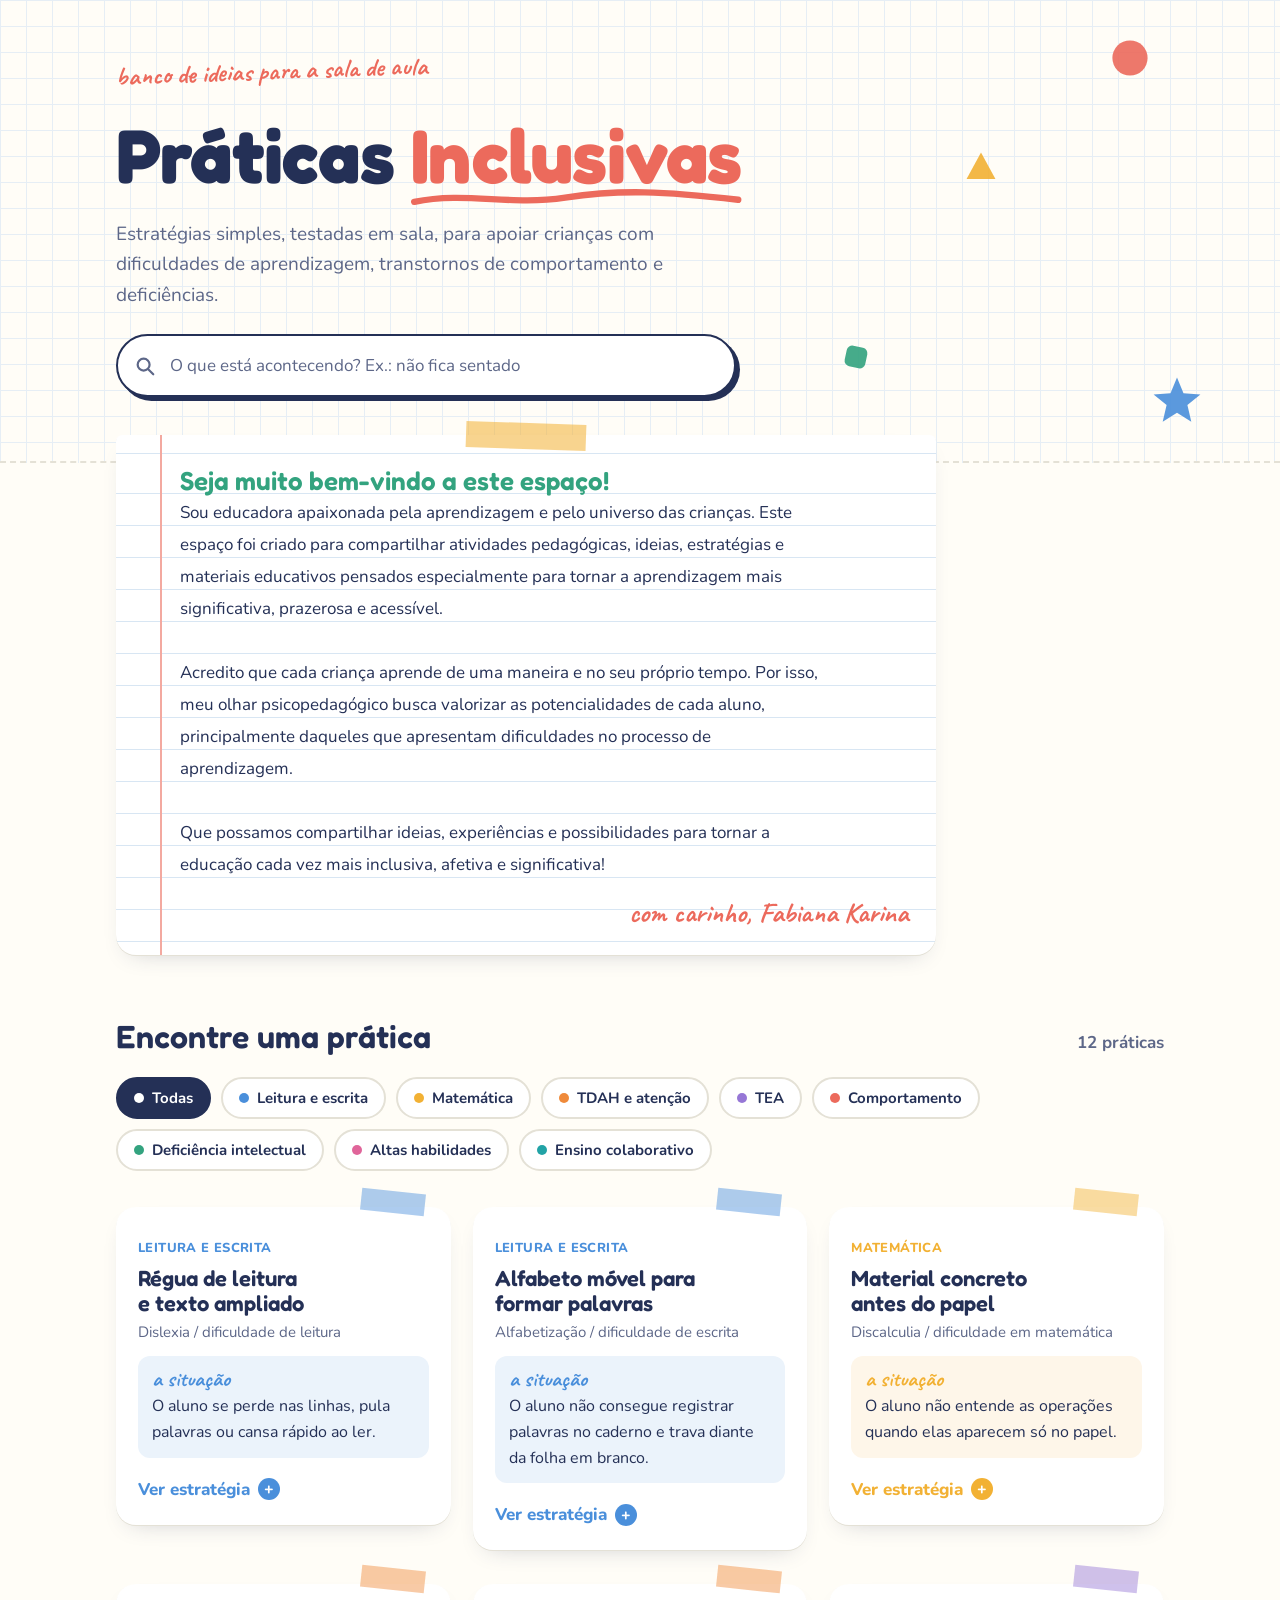
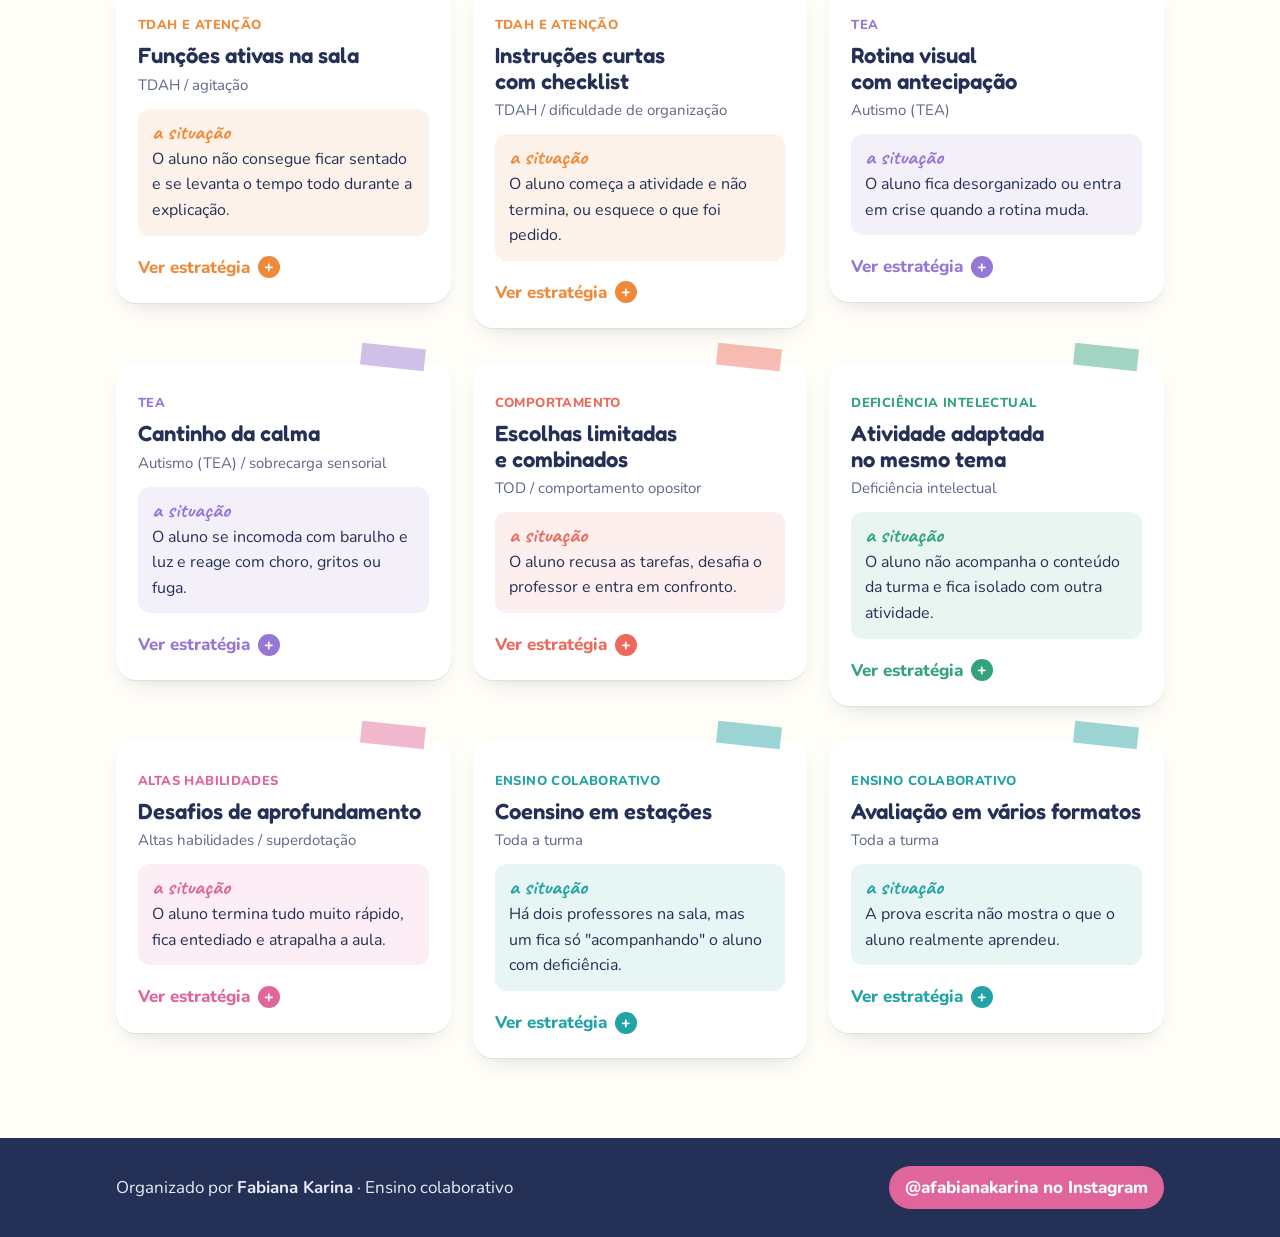
==== index.html @ 403eb826 "Redesign with a school-supplies look Squared-paper hero with hand-drawn underline, welcome message o" ====
<!doctype html>
<html lang="pt-BR">
<head>
  <meta charset="utf-8">
  <meta name="viewport" content="width=device-width, initial-scale=1">
  <title>Práticas Inclusivas</title>
  <meta name="description" content="Banco de ideias e práticas pedagógicas para apoiar crianças com dificuldades de aprendizagem, transtornos de comportamento e deficiências.">
  <link rel="preconnect" href="https://fonts.googleapis.com">
  <link rel="preconnect" href="https://fonts.gstatic.com" crossorigin>
  <link href="https://fonts.googleapis.com/css2?family=Caveat:wght@600;700&family=Fredoka:wght@500;600;700&family=Nunito:wght@400;600;700;800&display=swap" rel="stylesheet">
  <link rel="stylesheet" href="assets/style.css">
</head>
<body>
  <header class="hero">
    <svg class="deco deco-1" viewBox="0 0 40 40" aria-hidden="true"><circle cx="20" cy="20" r="16" fill="var(--c-coral)"/></svg>
    <svg class="deco deco-2" viewBox="0 0 40 40" aria-hidden="true"><path d="M20 3 37 34H3Z" fill="var(--c-sol)"/></svg>
    <svg class="deco deco-3" viewBox="0 0 40 40" aria-hidden="true"><path d="M20 2l5 12 13 1-10 8 3 13-11-7-11 7 3-13L2 15l13-1z" fill="var(--c-ceu)"/></svg>
    <svg class="deco deco-4" viewBox="0 0 40 40" aria-hidden="true"><rect x="5" y="5" width="30" height="30" rx="8" fill="var(--c-menta)"/></svg>

    <div class="wrap hero-inner">
      <p class="rabisco">banco de ideias para a sala de aula</p>
      <h1>Práticas <span class="destaque">Inclusivas<svg viewBox="0 0 300 20" preserveAspectRatio="none" aria-hidden="true"><path d="M3 14 C 50 4, 90 18, 140 10 S 230 4, 297 12" fill="none" stroke="var(--c-coral)" stroke-width="6" stroke-linecap="round"/></svg></span></h1>
      <p class="lead">Estratégias simples, testadas em sala, para apoiar crianças com dificuldades de aprendizagem, transtornos de comportamento e deficiências.</p>
      <div class="search">
        <label for="busca" class="sr-only">Buscar prática</label>
        <svg viewBox="0 0 24 24" aria-hidden="true"><circle cx="10.5" cy="10.5" r="6.5" fill="none" stroke="currentColor" stroke-width="2.4"/><path d="M15.5 15.5 21 21" stroke="currentColor" stroke-width="2.4" stroke-linecap="round"/></svg>
        <input id="busca" type="search" placeholder="O que está acontecendo? Ex.: não fica sentado" autocomplete="off">
      </div>
    </div>
  </header>

  <main class="wrap">
    <section id="boas-vindas" class="boas-vindas" hidden>
      <div class="folha">
        <div id="boas-vindas-texto"></div>
        <p class="assinatura">com carinho, <span id="assinatura"></span></p>
      </div>
    </section>

    <section class="praticas" aria-labelledby="titulo-praticas">
      <div class="praticas-topo">
        <h2 id="titulo-praticas">Encontre uma prática</h2>
        <p id="contagem" class="count" aria-live="polite"></p>
      </div>
      <nav id="filtros" class="chips" aria-label="Filtrar por categoria"></nav>
      <div id="lista" class="grid"></div>
      <p id="vazio" class="empty" hidden>Nenhuma prática encontrada. Tente outra palavra ou escolha "Todas".</p>
    </section>

    <section id="na-pratica" class="galeria-sec" hidden>
      <h2>Na prática</h2>
      <p class="sec-lead">Registros do trabalho em sala.</p>
      <div id="galeria" class="galeria"></div>
    </section>

    <aside id="sugerir" class="cta" hidden>
      <h2>Você tem uma prática que funciona?</h2>
      <p>Compartilhe com outros professores. Sua sugestão pode aparecer aqui.</p>
      <a id="link-form" class="btn" target="_blank" rel="noopener">Sugerir uma prática</a>
    </aside>
  </main>

  <footer class="footer">
    <div class="wrap footer-inner">
      <p>Organizado por <strong id="autora"></strong> · Ensino colaborativo</p>
      <a id="link-insta" class="insta" target="_blank" rel="noopener" hidden>Instagram</a>
    </div>
  </footer>

  <script src="config.js"></script>
  <script src="assets/app.js"></script>
</body>
</html>
---- assets/style.css ----
:root {
  --papel: #fffdf7;
  --grade: #e6eef5;
  --tinta: #243056;
  --tinta-suave: #5d6788;
  --cartao: #ffffff;
  --linha: #e4e1d6;
  --pauta: #d8e6f3;
  --margem: #f3a9a0;
  --rodape: #243056;
  --rodape-texto: #e9ecf6;

  --c-coral: #ec6a5c;
  --c-sol: #f2b134;
  --c-menta: #33a37f;
  --c-ceu: #4a8fdb;
  --c-lilas: #9677d6;
  --c-tangerina: #ef8a3a;
  --c-rosa: #e0659a;
  --c-turquesa: #22a3a6;

  --raio: 20px;
  --sombra: 0 1px 0 var(--linha), 0 10px 24px -14px rgba(36, 48, 86, .28);
}
@media (prefers-color-scheme: dark) {
  :root:not([data-theme="light"]) {
    --papel: #1c2622; --grade: #24312c; --tinta: #eef2ea; --tinta-suave: #a9b6ae;
    --cartao: #24302b; --linha: #34423c; --pauta: #34423c; --margem: #8f4b45;
    --rodape: #141c19; --rodape-texto: #cfd8d2;
    --sombra: 0 1px 0 var(--linha), 0 10px 24px -14px rgba(0, 0, 0, .6);
    color-scheme: dark;
  }
}
:root[data-theme="dark"] {
  --papel: #1c2622; --grade: #24312c; --tinta: #eef2ea; --tinta-suave: #a9b6ae;
  --cartao: #24302b; --linha: #34423c; --pauta: #34423c; --margem: #8f4b45;
  --rodape: #141c19; --rodape-texto: #cfd8d2;
  --sombra: 0 1px 0 var(--linha), 0 10px 24px -14px rgba(0, 0, 0, .6);
  color-scheme: dark;
}

* { box-sizing: border-box; }
body {
  margin: 0;
  background: var(--papel);
  color: var(--tinta);
  font: 17px/1.6 "Nunito", system-ui, sans-serif;
}
.wrap { max-width: 1080px; margin: 0 auto; padding-inline: 16px; }
.sr-only { position: absolute; width: 1px; height: 1px; overflow: hidden; clip: rect(0 0 0 0); }
h1, h2, h3 { font-family: "Fredoka", "Nunito", system-ui, sans-serif; font-weight: 600; line-height: 1.15; text-wrap: balance; margin: 0; }
h2 { font-size: clamp(26px, 4vw, 32px); }
a:focus-visible, button:focus-visible, summary:focus-visible, input:focus-visible { outline: 3px solid var(--c-ceu); outline-offset: 2px; }

/* Hero: papel quadriculado */
.hero {
  position: relative; overflow: hidden;
  padding-block: 56px 64px;
  background-color: var(--papel);
  background-image:
    linear-gradient(var(--grade) 1px, transparent 1px),
    linear-gradient(90deg, var(--grade) 1px, transparent 1px);
  background-size: 26px 26px;
  border-bottom: 2px dashed var(--linha);
}
.hero-inner { position: relative; display: grid; gap: 14px; }
.rabisco {
  margin: 0; font-family: "Caveat", cursive; font-size: 26px; font-weight: 700;
  color: var(--c-coral); transform: rotate(-2deg); transform-origin: left;
}
h1 { font-size: clamp(42px, 8vw, 76px); font-weight: 700; letter-spacing: -.01em; }
.destaque { position: relative; display: inline-block; color: var(--c-coral); }
.destaque svg { position: absolute; left: 0; bottom: -.12em; width: 100%; height: .28em; }
.lead { max-width: 58ch; margin: 6px 0 10px; font-size: 19px; color: var(--tinta-suave); }

.search {
  position: relative; max-width: 620px;
}
.search svg { position: absolute; left: 18px; top: 50%; width: 22px; height: 22px; transform: translateY(-50%); color: var(--tinta-suave); }
.search input {
  width: 100%; padding: 16px 18px 16px 52px; font: inherit; font-size: 17px;
  color: var(--tinta); background: var(--cartao);
  border: 2px solid var(--tinta); border-radius: 999px;
  box-shadow: 4px 4px 0 var(--tinta);
}
.search input::placeholder { color: var(--tinta-suave); }

.deco { position: absolute; width: 44px; height: 44px; opacity: .9; animation: flutua 7s ease-in-out infinite; }
.deco-1 { top: 36px; right: 10%; }
.deco-2 { top: 150px; right: 22%; width: 34px; height: 34px; animation-delay: -2s; }
.deco-3 { bottom: 34px; right: 6%; width: 52px; height: 52px; animation-delay: -4s; }
.deco-4 { bottom: 90px; right: 32%; width: 28px; height: 28px; animation-delay: -1s; transform: rotate(12deg); }
@keyframes flutua { 0%, 100% { translate: 0 0; rotate: 0deg; } 50% { translate: 0 -10px; rotate: 8deg; } }
@media (max-width: 760px) { .deco-2, .deco-4 { display: none; } .deco-1 { top: 18px; right: 16px; width: 30px; height: 30px; } .deco-3 { bottom: 14px; right: 16px; width: 34px; height: 34px; } }
@media (prefers-reduced-motion: reduce) { .deco { animation: none; } }

/* Boas-vindas: folha de caderno pautada */
.boas-vindas { margin-top: -28px; position: relative; }
.folha {
  position: relative; max-width: 820px;
  padding: 30px 28px 26px 64px;
  background-color: var(--cartao);
  background-image: repeating-linear-gradient(transparent 0 31px, var(--pauta) 31px 32px);
  background-position: 0 27px;
  border-radius: 6px 6px var(--raio) var(--raio);
  box-shadow: var(--sombra);
  line-height: 32px;
}
.folha::before {
  content: ""; position: absolute; top: 0; bottom: 0; left: 44px;
  width: 2px; background: var(--margem);
}
.folha::after {
  content: ""; position: absolute; top: -12px; left: 50%; translate: -50% 0;
  width: 120px; height: 26px; rotate: 2deg;
  background: color-mix(in srgb, var(--c-sol) 55%, transparent);
}
.folha h2 { font-size: 26px; line-height: 32px; margin: 0 0 0; color: var(--c-menta); }
.folha p { margin: 0 0 0; max-width: 64ch; }
.folha p + p { margin-top: 32px; }
.folha h2 + p { margin-top: 0; }
.assinatura {
  font-family: "Caveat", cursive; font-size: 28px; font-weight: 700;
  color: var(--c-coral); text-align: right; margin-top: 16px !important; max-width: none !important;
}

/* Lista de práticas */
.praticas { margin-top: 64px; }
.praticas-topo { display: flex; flex-wrap: wrap; align-items: baseline; justify-content: space-between; gap: 8px 16px; }
.count { margin: 0; color: var(--tinta-suave); font-weight: 700; font-variant-numeric: tabular-nums; }

.chips { display: flex; flex-wrap: wrap; gap: 10px; margin: 20px 0 36px; }
.chip {
  --cor: var(--tinta);
  display: inline-flex; align-items: center; gap: 8px;
  font: inherit; font-size: 15px; font-weight: 700; cursor: pointer;
  padding: 7px 16px; border-radius: 999px;
  border: 2px solid var(--linha); background: var(--cartao); color: var(--tinta);
  transition: transform .15s, border-color .15s;
}
.chip::before { content: ""; width: 10px; height: 10px; border-radius: 50%; background: var(--cor); }
.chip:hover { border-color: var(--cor); transform: translateY(-1px); }
.chip[aria-pressed="true"] { background: var(--cor); border-color: var(--cor); color: #fff; }
.chip[aria-pressed="true"]::before { background: #fff; }

.grid { display: grid; gap: 34px 22px; grid-template-columns: repeat(auto-fill, minmax(min(100%, 300px), 1fr)); align-items: start; }
.card {
  --cor: var(--c-ceu);
  position: relative;
  background: var(--cartao); border-radius: var(--raio);
  box-shadow: var(--sombra);
  padding: 26px 22px 18px;
  transition: transform .2s, box-shadow .2s;
}
.card:hover { transform: translateY(-3px); }
.card::before {
  content: ""; position: absolute; top: -16px; right: 26px;
  width: 64px; height: 22px; rotate: 6deg;
  background: color-mix(in srgb, var(--cor) 45%, transparent);
}
.tag {
  display: inline-block; font-size: 13px; font-weight: 800; letter-spacing: .03em; text-transform: uppercase;
  color: var(--cor);
}
.card h3 { font-size: 22px; margin: 6px 0 4px; }
.publico { color: var(--tinta-suave); font-size: 15px; margin: 0 0 12px; }
.situacao {
  margin: 0; padding: 12px 14px; border-radius: 12px;
  background: color-mix(in srgb, var(--cor) 11%, var(--cartao));
  font-size: 16px;
}
.situacao b { display: block; font-family: "Caveat", cursive; font-size: 22px; line-height: 1; color: var(--cor); margin-bottom: 4px; }
details { margin-top: 14px; }
summary {
  cursor: pointer; list-style: none; display: inline-flex; align-items: center; gap: 8px;
  font-weight: 800; color: var(--cor); padding: 4px 0;
}
summary::-webkit-details-marker { display: none; }
summary::after { content: "+"; display: grid; place-items: center; width: 22px; height: 22px; border-radius: 50%; background: var(--cor); color: #fff; font-size: 16px; line-height: 1; transition: rotate .2s; }
details[open] summary::after { rotate: 45deg; }
details ol { list-style: none; counter-reset: passo; padding: 0; margin: 12px 0 14px; display: grid; gap: 10px; }
details li { counter-increment: passo; display: grid; grid-template-columns: 28px 1fr; gap: 10px; align-items: start; }
details li::before {
  content: counter(passo); display: grid; place-items: center; width: 28px; height: 28px; border-radius: 50%;
  border: 2px solid var(--cor); color: var(--cor); font-weight: 800; font-size: 14px;
}
.meta { display: flex; flex-wrap: wrap; gap: 6px 14px; margin: 0; padding-top: 12px; border-top: 2px dashed var(--linha); font-size: 14px; color: var(--tinta-suave); }
.meta b { color: var(--tinta); }

.empty { color: var(--tinta-suave); text-align: center; padding: 32px 0; font-weight: 700; }

/* Galeria */
.galeria-sec { margin-top: 72px; }
.sec-lead { color: var(--tinta-suave); margin: 6px 0 22px; }
.galeria { display: grid; gap: 18px; grid-template-columns: repeat(auto-fill, minmax(min(100%, 220px), 1fr)); }
.galeria figure { margin: 0; padding: 10px 10px 4px; background: var(--cartao); box-shadow: var(--sombra); border-radius: 4px; }
.galeria figure:nth-child(odd) { rotate: -1.2deg; }
.galeria figure:nth-child(even) { rotate: 1deg; }
.galeria img { display: block; width: 100%; max-width: 100%; aspect-ratio: 4 / 5; object-fit: cover; }
.galeria figcaption { padding: 6px 4px; font-family: "Caveat", cursive; font-size: 21px; text-align: center; }

/* Chamada para sugestões */
.cta { margin-top: 72px; padding: 32px 24px; border-radius: var(--raio); text-align: center; background: color-mix(in srgb, var(--c-sol) 22%, var(--cartao)); }
.cta p { margin: 8px 0 20px; color: var(--tinta-suave); }
.btn {
  display: inline-block; padding: 12px 24px; border-radius: 999px; font-weight: 800; text-decoration: none;
  background: var(--c-coral); color: #fff; border: 2px solid var(--tinta); box-shadow: 3px 3px 0 var(--tinta);
}

/* Rodapé */
.footer { margin-top: 80px; background: var(--rodape); color: var(--rodape-texto); padding-block: 28px; }
.footer-inner { display: flex; flex-wrap: wrap; align-items: center; justify-content: space-between; gap: 12px; }
.footer p { margin: 0; }
.insta {
  display: inline-flex; align-items: center; gap: 8px; padding: 8px 16px; border-radius: 999px;
  background: var(--c-rosa); color: #fff; font-weight: 800; text-decoration: none;
}

@media (max-width: 560px) {
  .hero { padding-block: 40px 56px; }
  .folha { padding: 26px 18px 22px 40px; }
  .folha::before { left: 26px; }
  .chips { flex-wrap: nowrap; overflow-x: auto; margin-inline: -16px; padding: 4px 16px 8px; scrollbar-width: none; }
  .chips::-webkit-scrollbar { display: none; }
  .chip { flex: 0 0 auto; }
}
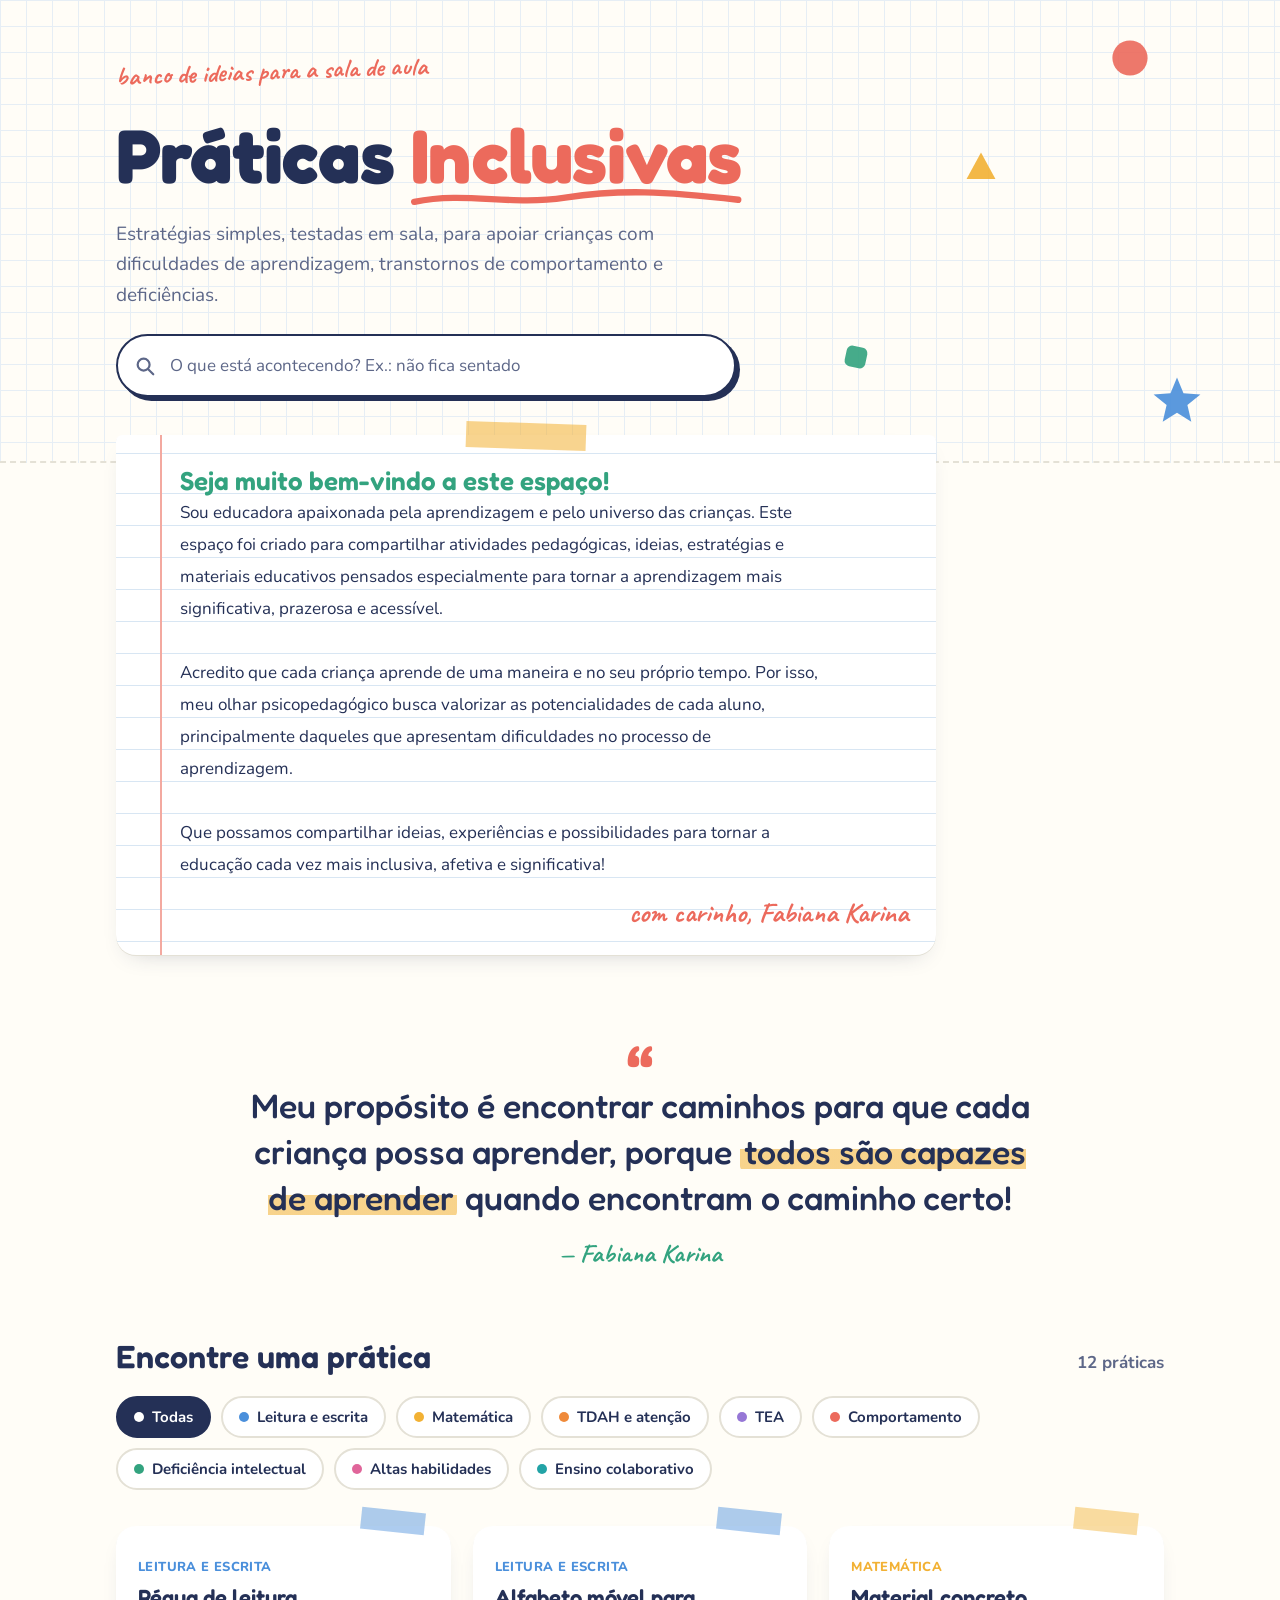
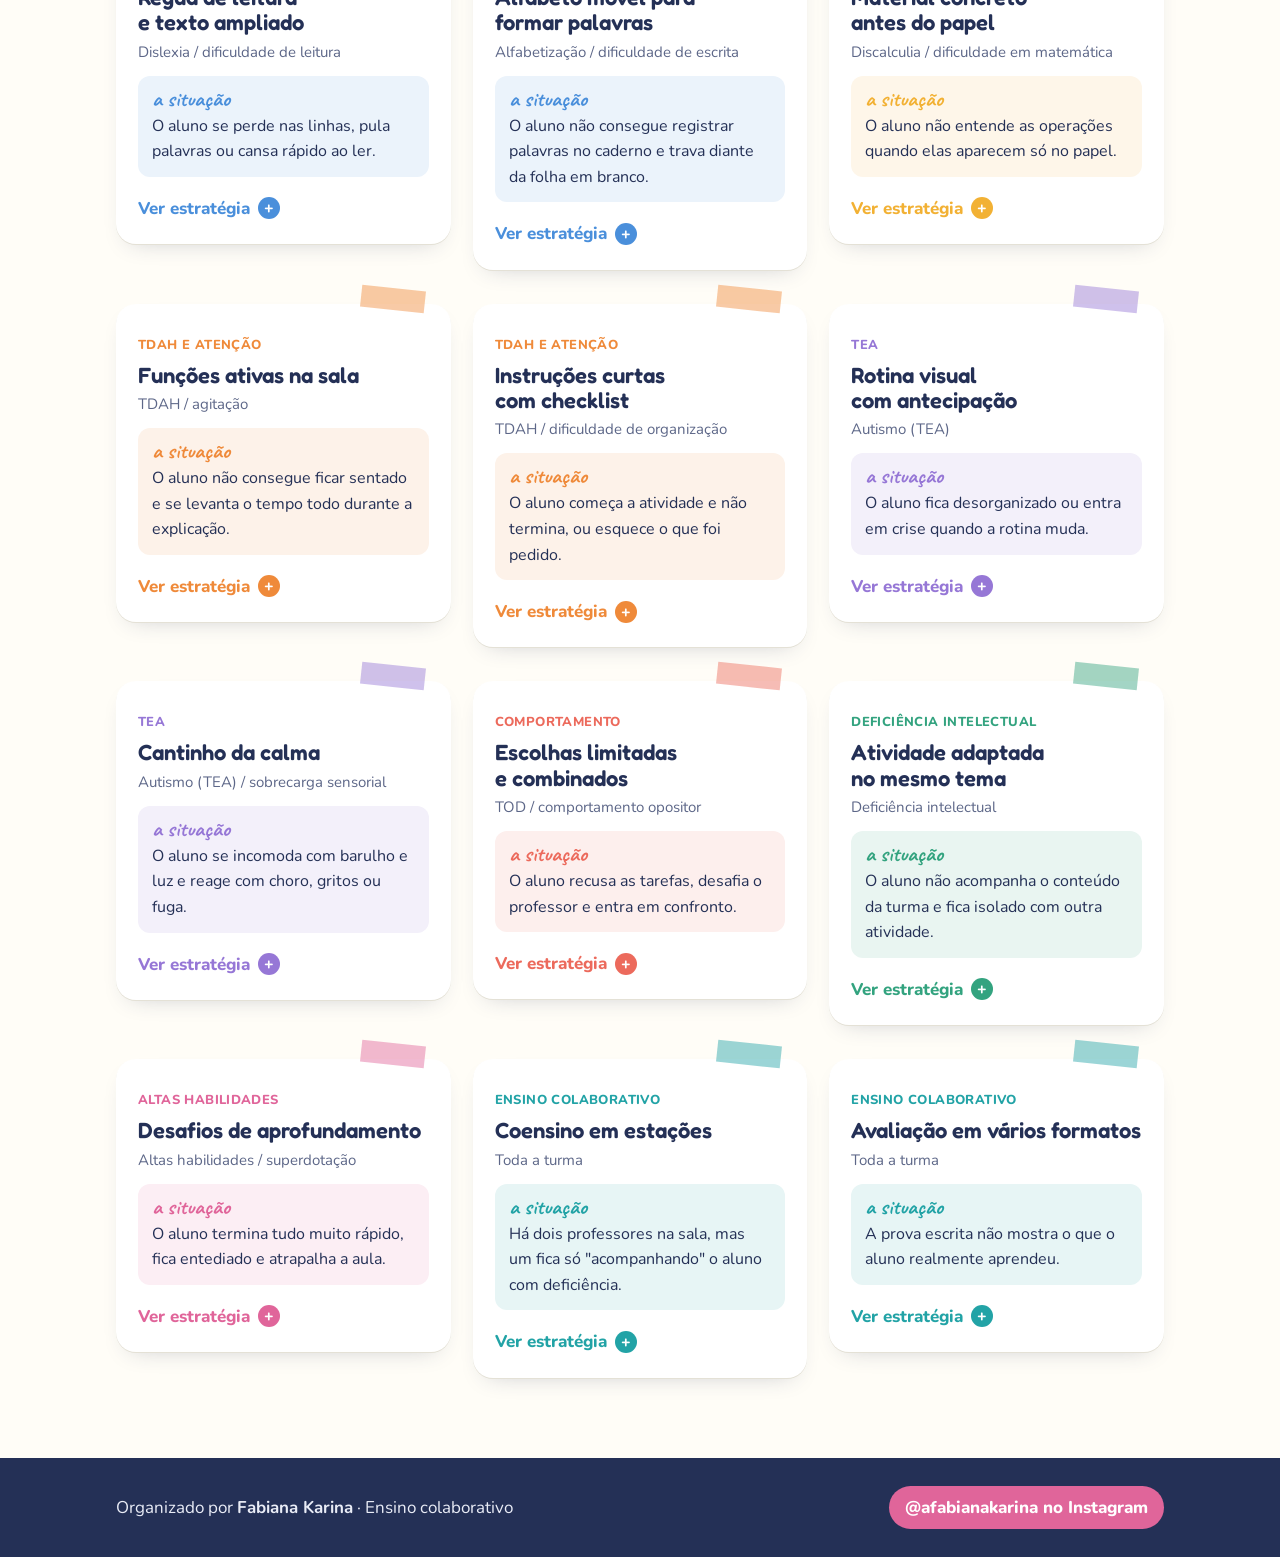
==== commit 700b8295: "Add Fabiana's purpose statement as a highlighted quote Co-Authored-By: Claude Opus 5.5 <noreply@anth" ====
--- a/index.html
+++ b/index.html
@@ -37,6 +37,11 @@
       </div>
     </section>
 
+    <figure id="proposito" class="proposito" hidden>
+      <blockquote id="proposito-texto"></blockquote>
+      <figcaption id="proposito-autora"></figcaption>
+    </figure>
+
     <section class="praticas" aria-labelledby="titulo-praticas">
       <div class="praticas-topo">
         <h2 id="titulo-praticas">Encontre uma prática</h2>
--- a/assets/style.css
+++ b/assets/style.css
@@ -124,6 +124,22 @@
   color: var(--c-coral); text-align: right; margin-top: 16px !important; max-width: none !important;
 }
 
+/* Propósito */
+.proposito { position: relative; margin: 72px auto 0; max-width: 860px; text-align: center; }
+.proposito::before {
+  content: "\201C"; display: block; height: 56px;
+  font-family: "Fredoka", Georgia, serif; font-size: 110px; line-height: 1; color: var(--c-coral);
+}
+.proposito blockquote {
+  margin: 0; font-family: "Fredoka", "Nunito", system-ui, sans-serif; font-weight: 500;
+  font-size: clamp(24px, 3.6vw, 34px); line-height: 1.35; text-wrap: balance;
+}
+.proposito mark {
+  color: inherit; padding: 0 .1em; border-radius: 6px;
+  background: linear-gradient(transparent 45%, color-mix(in srgb, var(--c-sol) 55%, transparent) 45% 92%, transparent 92%);
+}
+.proposito figcaption { margin-top: 12px; font-family: "Caveat", cursive; font-size: 26px; font-weight: 700; color: var(--c-menta); }
+
 /* Lista de práticas */
 .praticas { margin-top: 64px; }
 .praticas-topo { display: flex; flex-wrap: wrap; align-items: baseline; justify-content: space-between; gap: 8px 16px; }
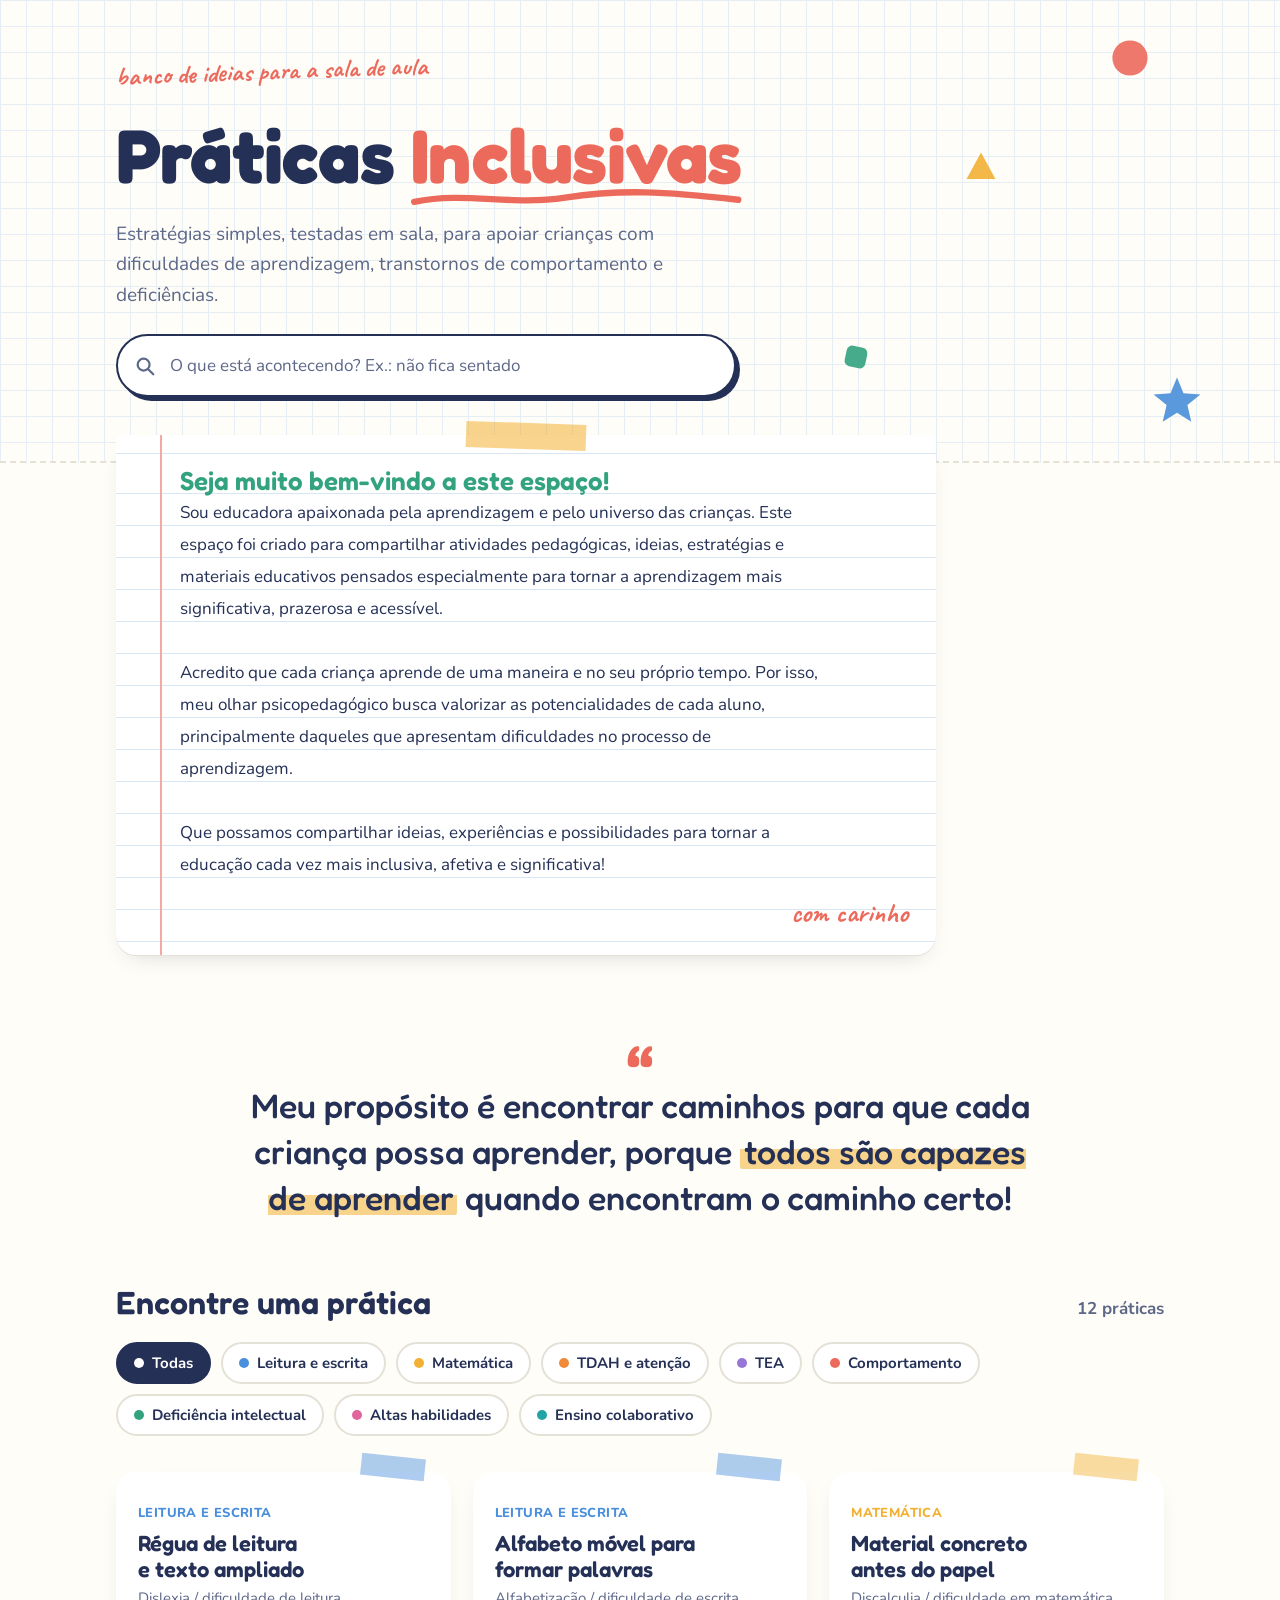
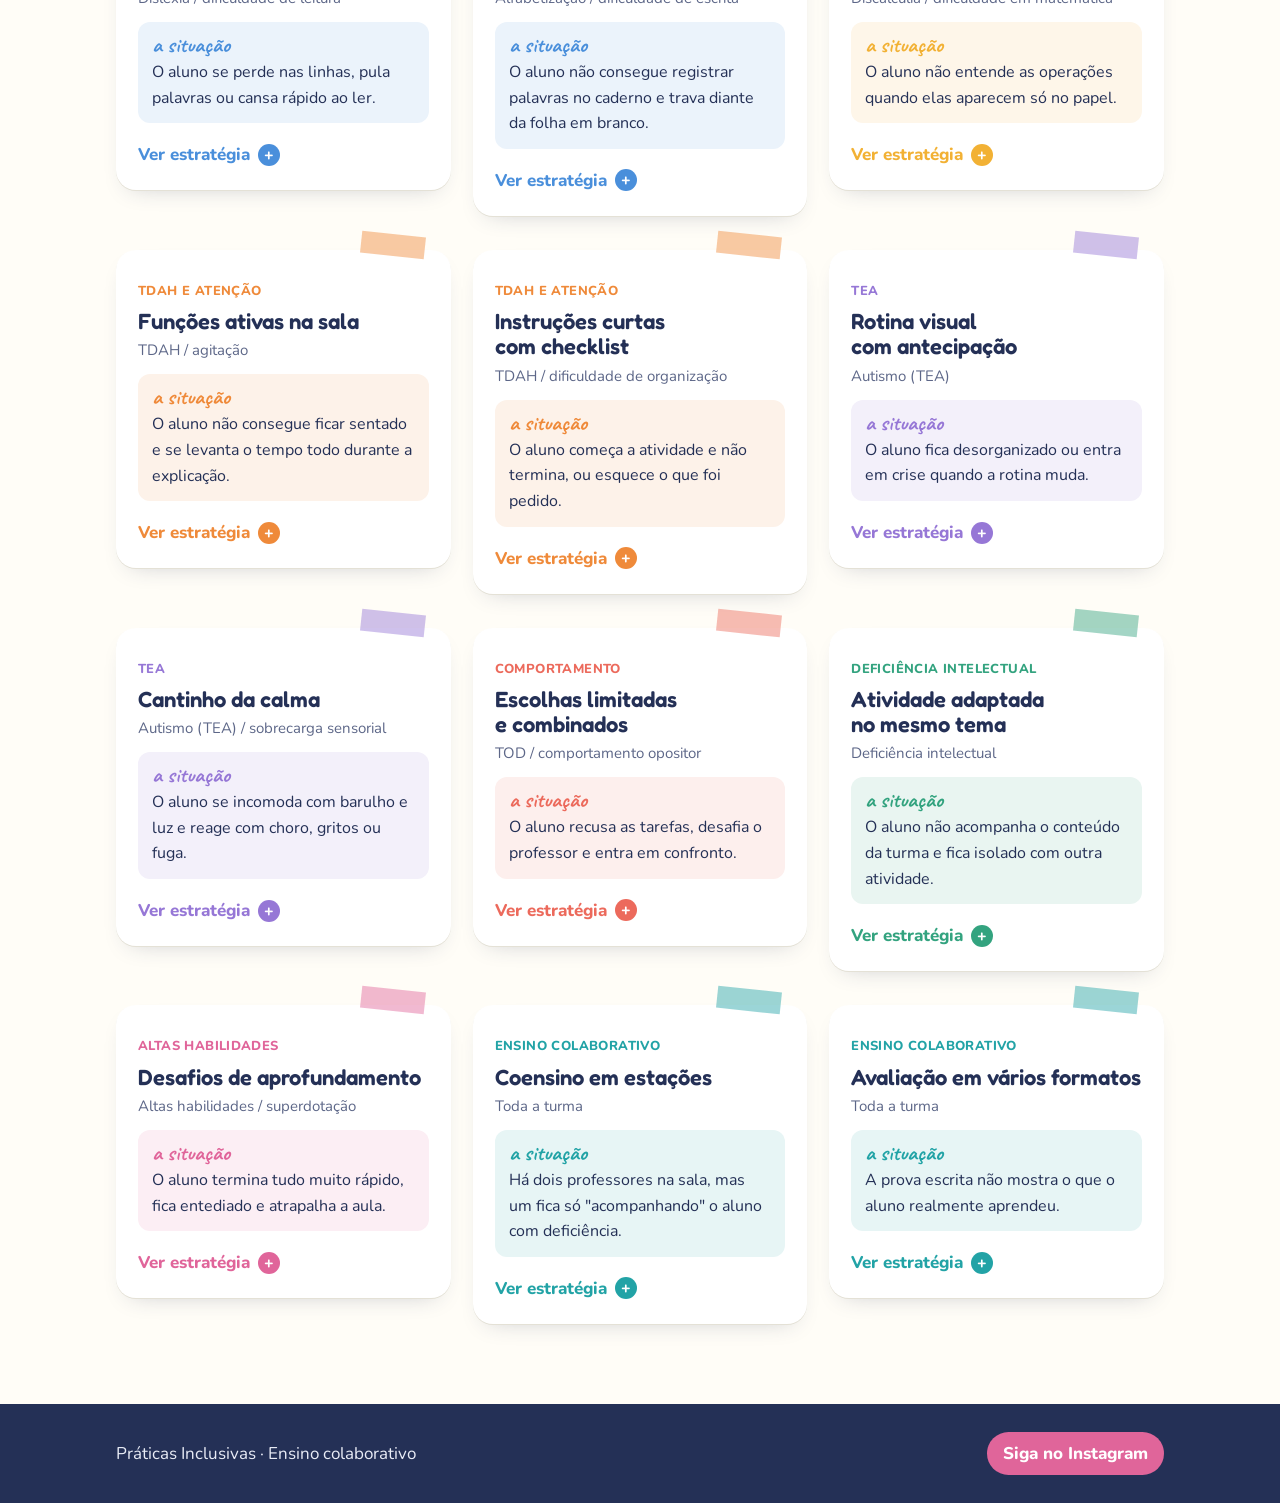
==== commit 7fb1c37d: "Remove organizer's name; accept Google Forms response sheets The organizer asked not to be named: dr" ====
--- a/index.html
+++ b/index.html
@@ -33,13 +33,12 @@
     <section id="boas-vindas" class="boas-vindas" hidden>
       <div class="folha">
         <div id="boas-vindas-texto"></div>
-        <p class="assinatura">com carinho, <span id="assinatura"></span></p>
+        <p class="assinatura">com carinho</p>
       </div>
     </section>
 
     <figure id="proposito" class="proposito" hidden>
       <blockquote id="proposito-texto"></blockquote>
-      <figcaption id="proposito-autora"></figcaption>
     </figure>
 
     <section class="praticas" aria-labelledby="titulo-praticas">
@@ -67,7 +66,7 @@
 
   <footer class="footer">
     <div class="wrap footer-inner">
-      <p>Organizado por <strong id="autora"></strong> · Ensino colaborativo</p>
+      <p>Práticas Inclusivas · Ensino colaborativo</p>
       <a id="link-insta" class="insta" target="_blank" rel="noopener" hidden>Instagram</a>
     </div>
   </footer>
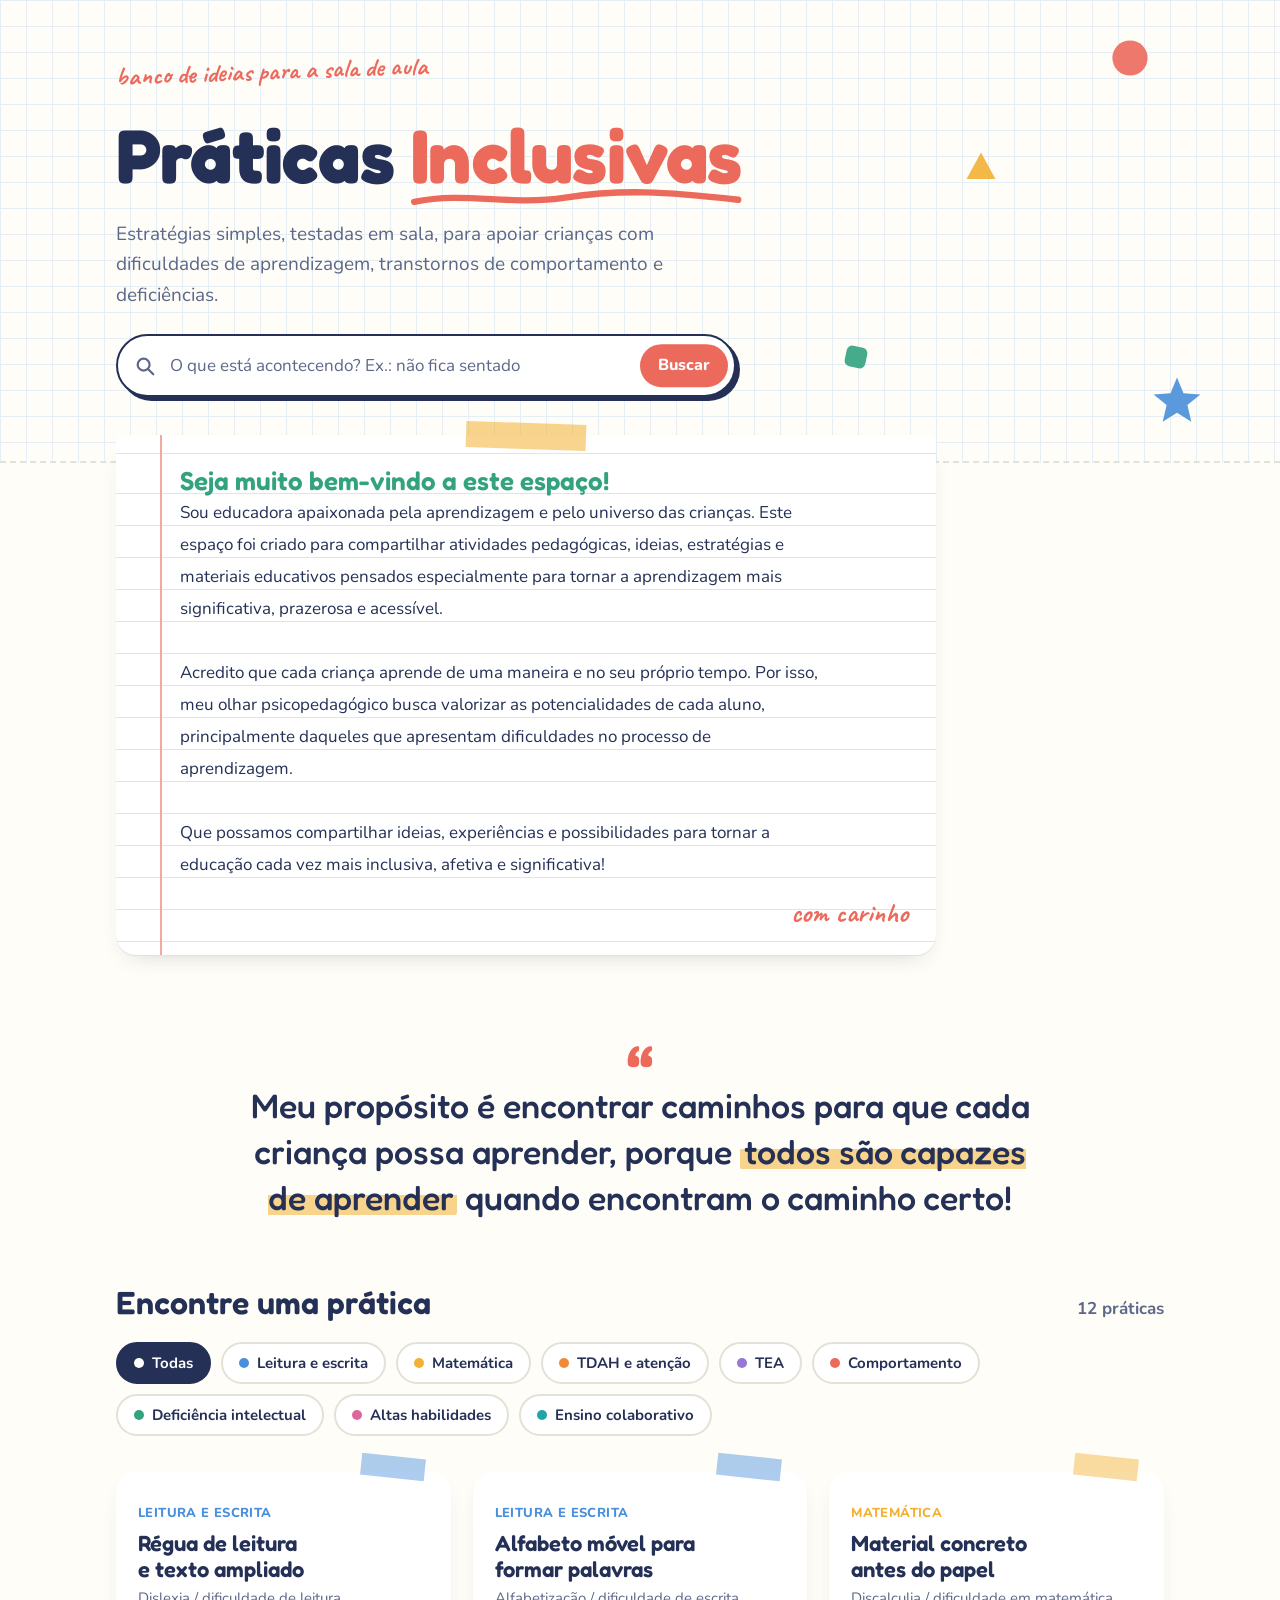
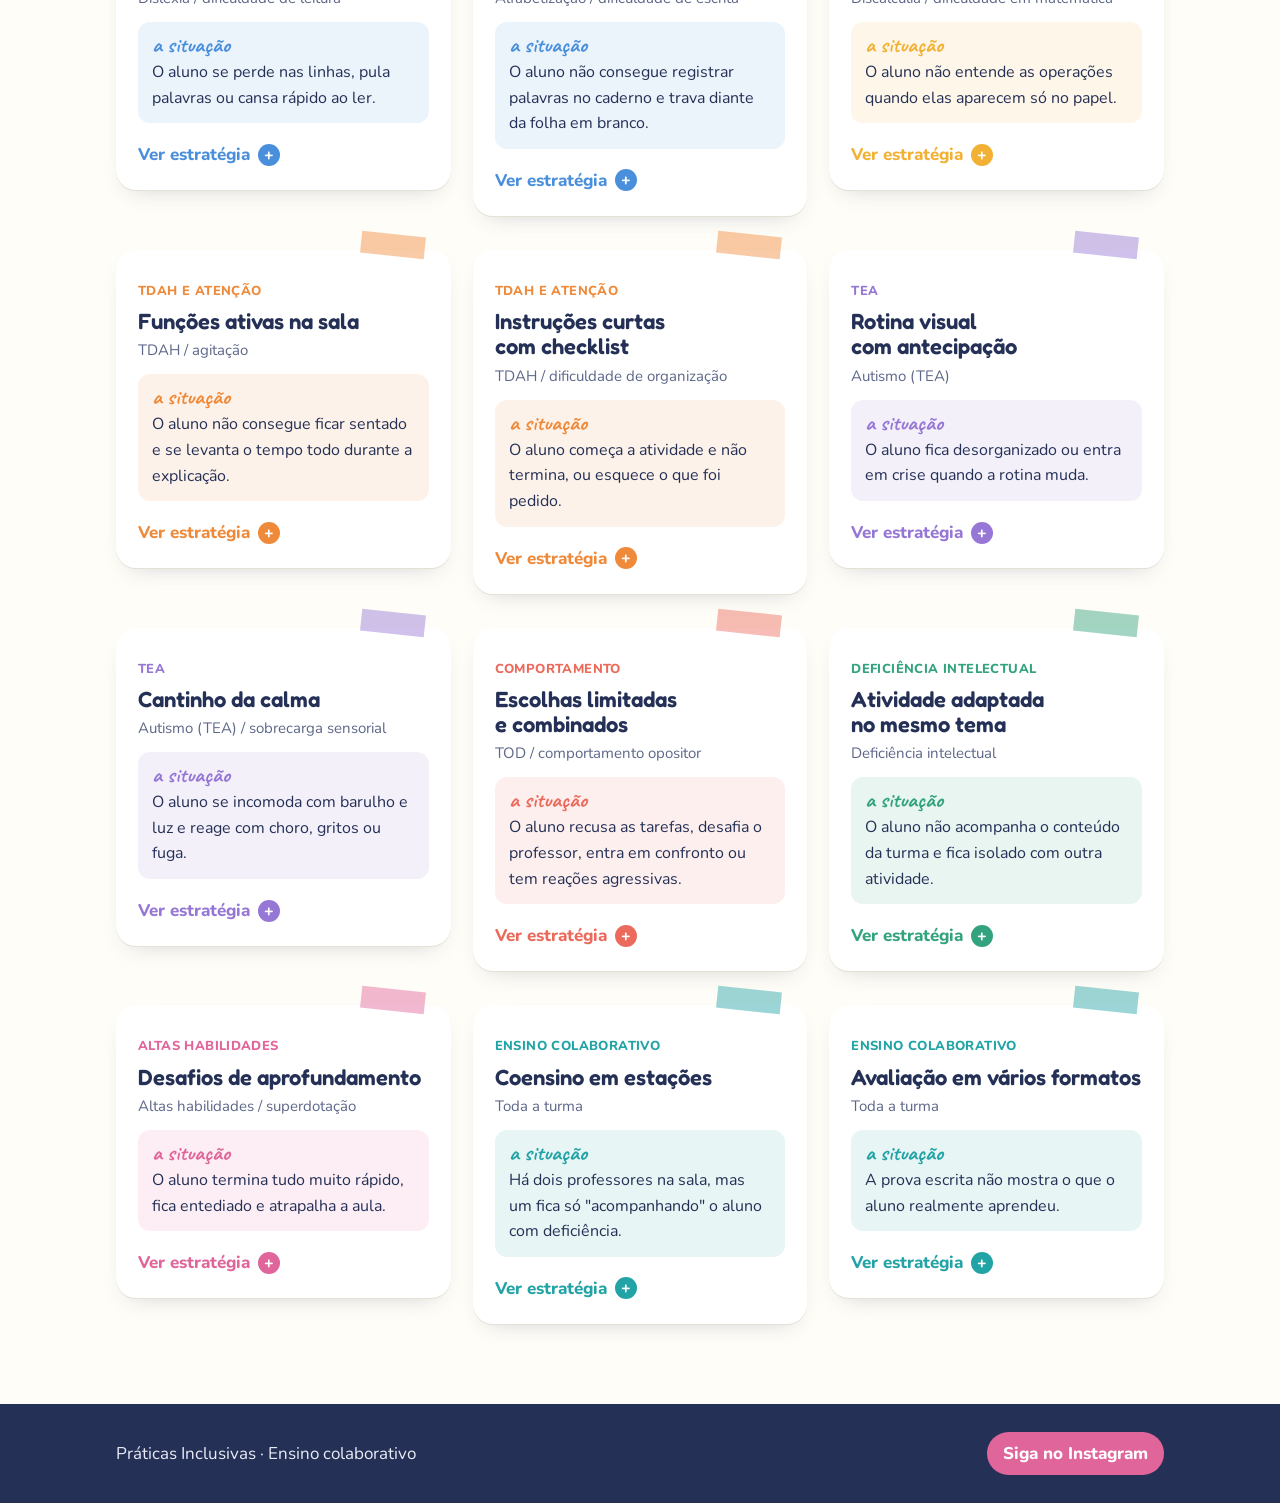
==== commit dedb2a63: "Make search match words, not the exact phrase "não fica sentado" now finds "não consegue ficar senta" ====
--- a/index.html
+++ b/index.html
@@ -21,11 +21,16 @@
       <p class="rabisco">banco de ideias para a sala de aula</p>
       <h1>Práticas <span class="destaque">Inclusivas<svg viewBox="0 0 300 20" preserveAspectRatio="none" aria-hidden="true"><path d="M3 14 C 50 4, 90 18, 140 10 S 230 4, 297 12" fill="none" stroke="var(--c-coral)" stroke-width="6" stroke-linecap="round"/></svg></span></h1>
       <p class="lead">Estratégias simples, testadas em sala, para apoiar crianças com dificuldades de aprendizagem, transtornos de comportamento e deficiências.</p>
-      <div class="search">
+      <form id="form-busca" class="search" role="search">
         <label for="busca" class="sr-only">Buscar prática</label>
         <svg viewBox="0 0 24 24" aria-hidden="true"><circle cx="10.5" cy="10.5" r="6.5" fill="none" stroke="currentColor" stroke-width="2.4"/><path d="M15.5 15.5 21 21" stroke="currentColor" stroke-width="2.4" stroke-linecap="round"/></svg>
-        <input id="busca" type="search" placeholder="O que está acontecendo? Ex.: não fica sentado" autocomplete="off">
-      </div>
+        <input id="busca" type="search" enterkeyhint="search" placeholder="O que está acontecendo? Ex.: não fica sentado" autocomplete="off">
+        <button type="submit" class="btn-buscar">Buscar</button>
+      </form>
+      <p id="resultado-busca" class="resultado-busca" aria-live="polite" hidden>
+        <span id="resultado-texto"></span>
+        <button type="button" id="ver-resultados" class="ver-resultados">Ver agora ↓</button>
+      </p>
     </div>
   </header>
 
--- a/assets/style.css
+++ b/assets/style.css
@@ -84,6 +84,22 @@
   box-shadow: 4px 4px 0 var(--tinta);
 }
 .search input::placeholder { color: var(--tinta-suave); }
+.btn-buscar {
+  position: absolute; right: 8px; top: 50%; translate: 0 -50%;
+  font: inherit; font-weight: 800; font-size: 16px; cursor: pointer;
+  padding: 9px 18px; border-radius: 999px; border: 0;
+  background: var(--c-coral); color: #fff;
+}
+.resultado-busca {
+  display: flex; flex-wrap: wrap; align-items: center; gap: 8px 12px;
+  margin: 4px 0 0; font-weight: 800;
+}
+.resultado-busca[hidden] { display: none; }
+.ver-resultados {
+  font: inherit; font-size: 15px; font-weight: 800; cursor: pointer;
+  padding: 6px 14px; border-radius: 999px;
+  border: 2px solid var(--tinta); background: var(--c-sol); color: #243056;
+}
 
 .deco { position: absolute; width: 44px; height: 44px; opacity: .9; animation: flutua 7s ease-in-out infinite; }
 .deco-1 { top: 36px; right: 10%; }
@@ -234,6 +250,8 @@
 
 @media (max-width: 560px) {
   .hero { padding-block: 40px 56px; }
+  .search input { font-size: 16px; padding-right: 100px; }
+  .btn-buscar { padding: 8px 14px; }
   .folha { padding: 26px 18px 22px 40px; }
   .folha::before { left: 26px; }
   .chips { flex-wrap: nowrap; overflow-x: auto; margin-inline: -16px; padding: 4px 16px 8px; scrollbar-width: none; }
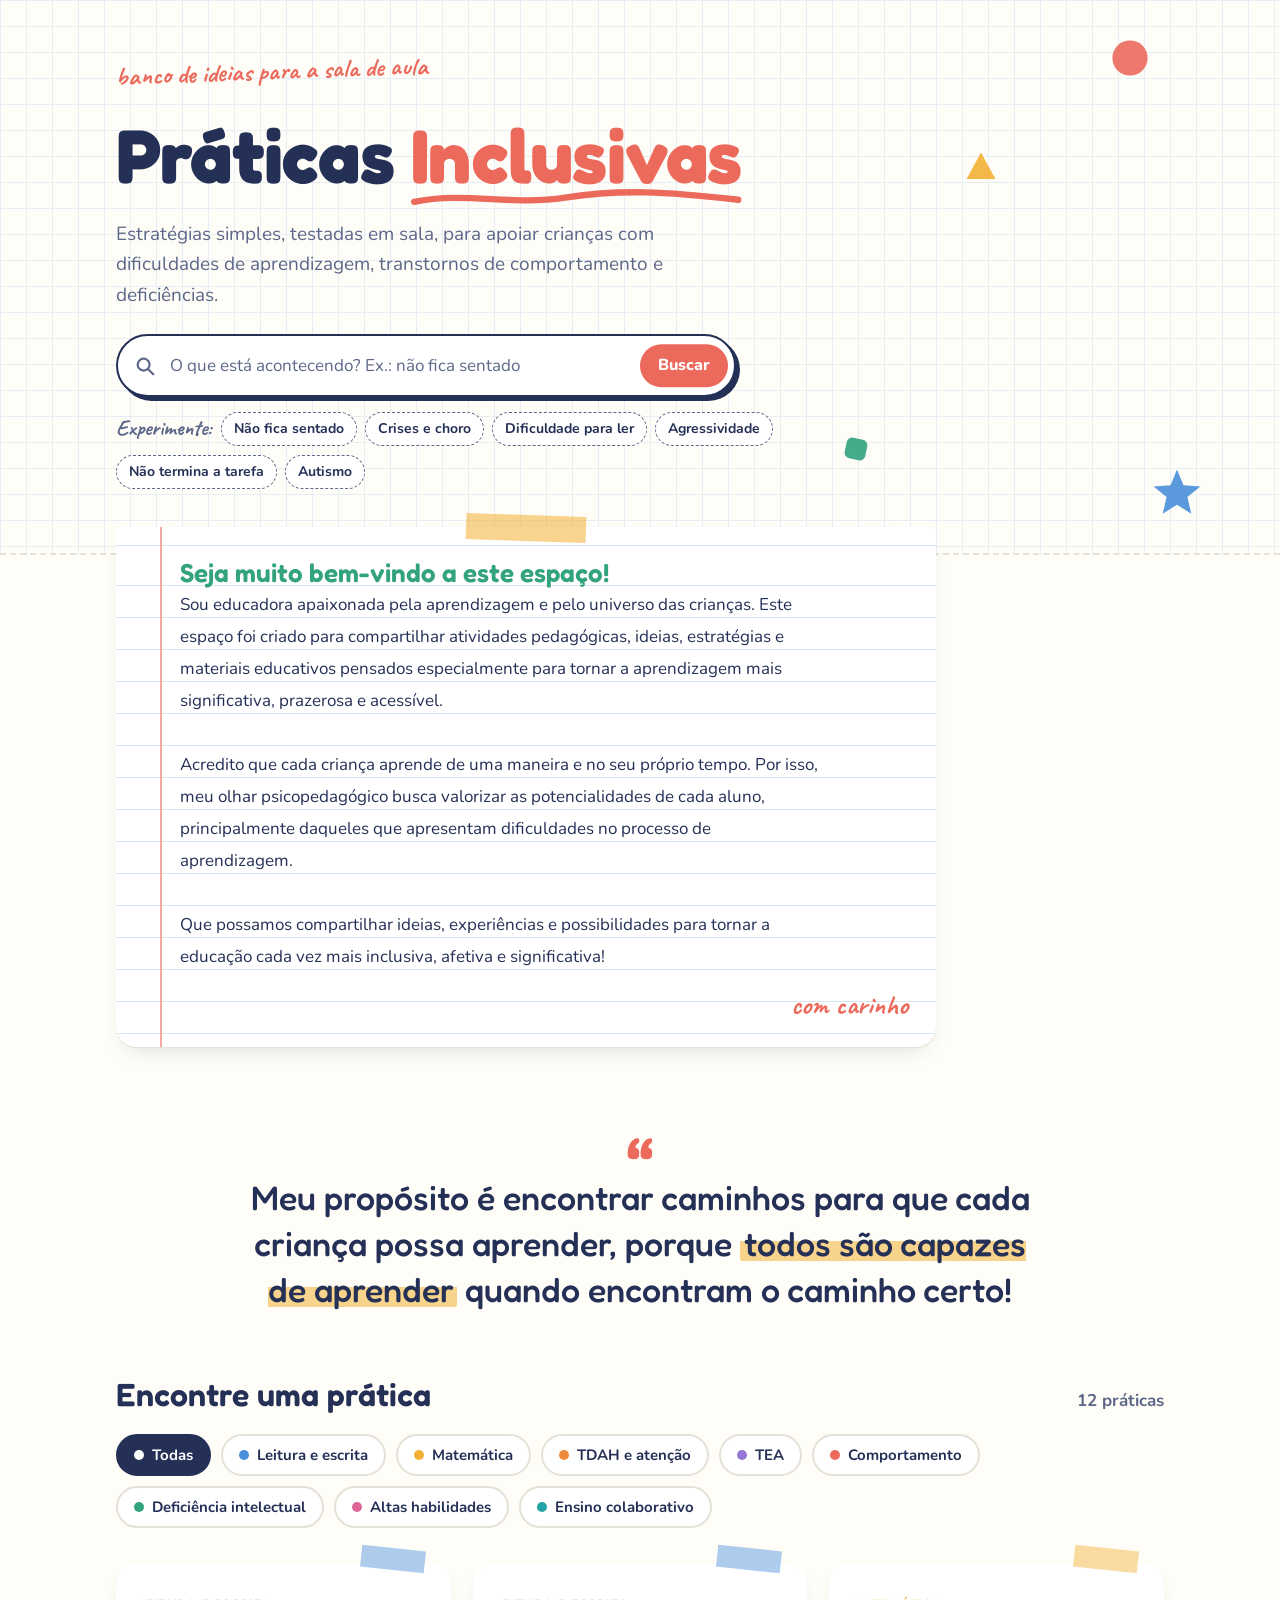
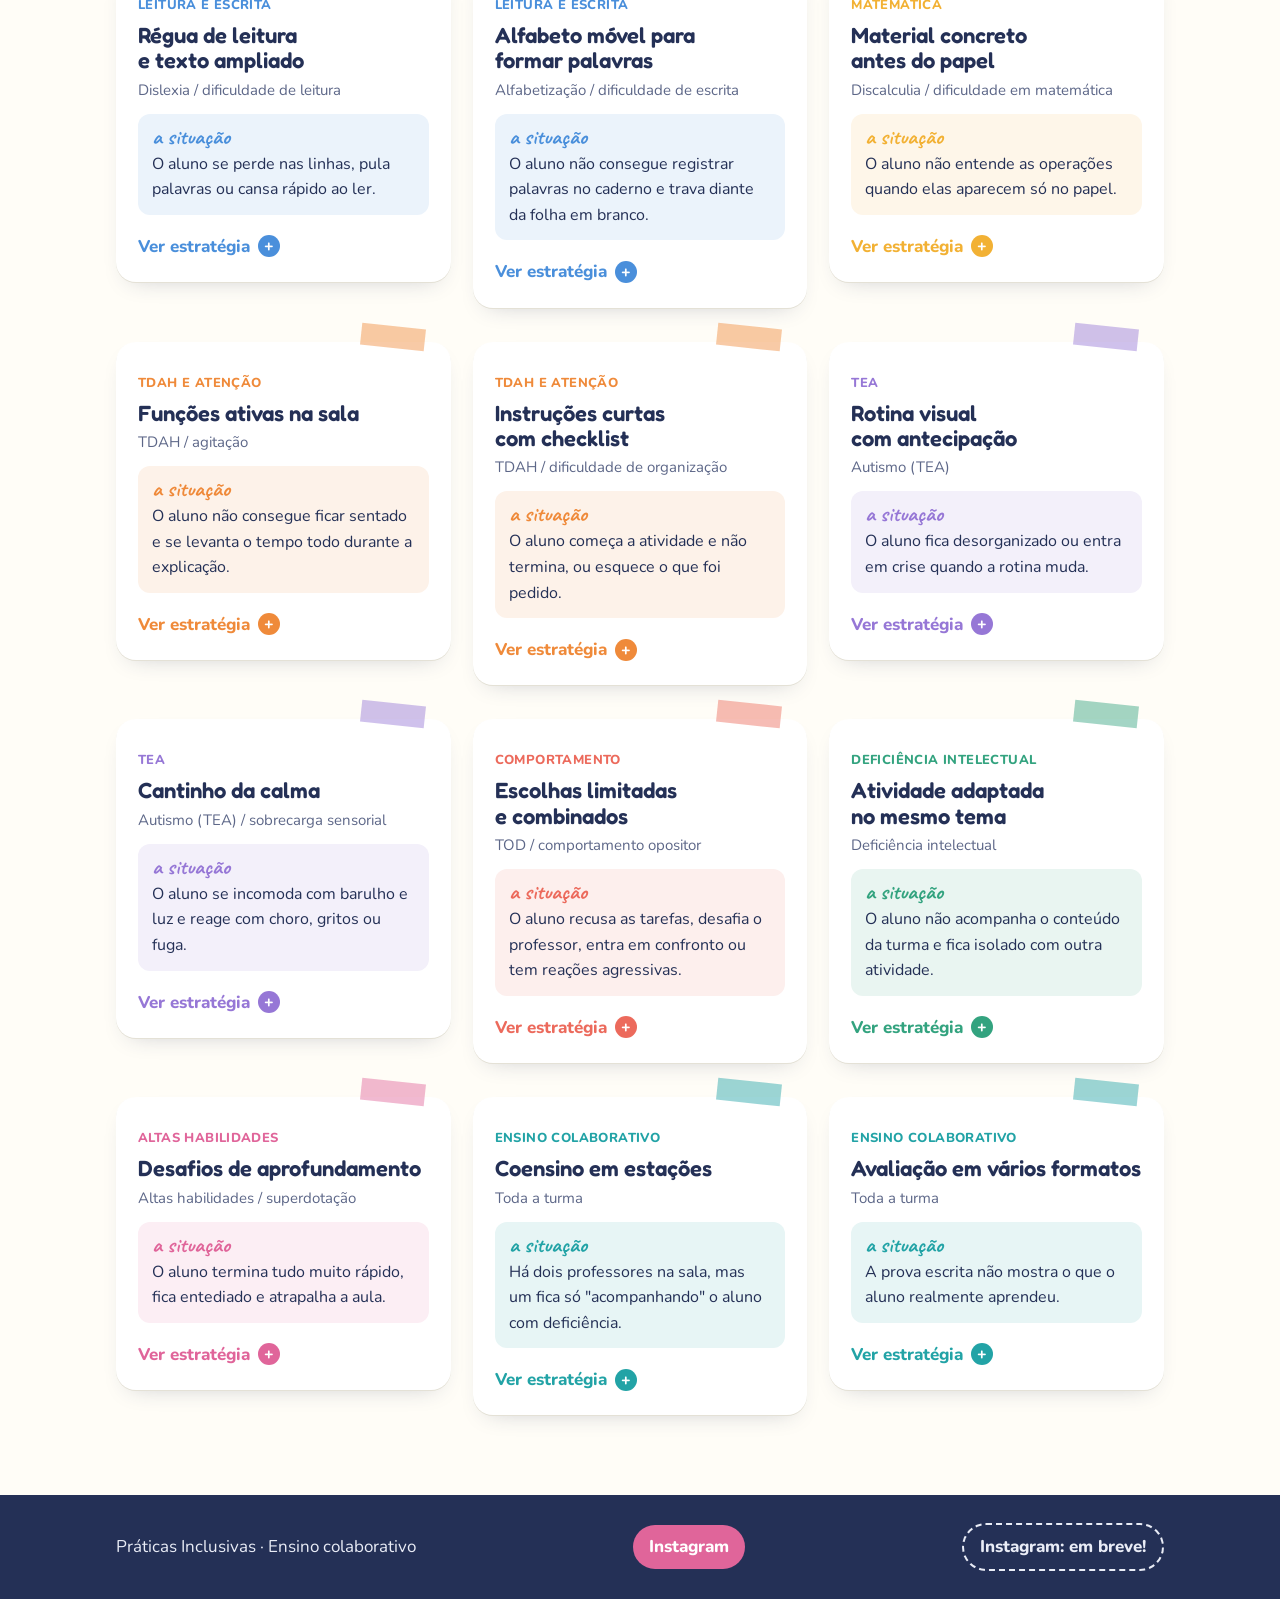
==== commit 582b18ce: "Live search suggestions, quick shortcuts, Instagram 'em breve' While typing, a panel under the searc" ====
--- a/index.html
+++ b/index.html
@@ -24,13 +24,13 @@
       <form id="form-busca" class="search" role="search">
         <label for="busca" class="sr-only">Buscar prática</label>
         <svg viewBox="0 0 24 24" aria-hidden="true"><circle cx="10.5" cy="10.5" r="6.5" fill="none" stroke="currentColor" stroke-width="2.4"/><path d="M15.5 15.5 21 21" stroke="currentColor" stroke-width="2.4" stroke-linecap="round"/></svg>
-        <input id="busca" type="search" enterkeyhint="search" placeholder="O que está acontecendo? Ex.: não fica sentado" autocomplete="off">
+        <input id="busca" type="search" aria-controls="sugestoes" aria-expanded="false" enterkeyhint="search" placeholder="O que está acontecendo? Ex.: não fica sentado" autocomplete="off">
         <button type="submit" class="btn-buscar">Buscar</button>
       </form>
-      <p id="resultado-busca" class="resultado-busca" aria-live="polite" hidden>
-        <span id="resultado-texto"></span>
-        <button type="button" id="ver-resultados" class="ver-resultados">Ver agora ↓</button>
-      </p>
+      <div id="sugestoes" class="sugestoes" role="listbox" aria-label="Práticas sugeridas" hidden></div>
+      <div id="atalhos" class="atalhos">
+        <span class="atalhos-rotulo">Experimente:</span>
+      </div>
     </div>
   </header>
 
@@ -73,6 +73,7 @@
     <div class="wrap footer-inner">
       <p>Práticas Inclusivas · Ensino colaborativo</p>
       <a id="link-insta" class="insta" target="_blank" rel="noopener" hidden>Instagram</a>
+      <span id="insta-em-breve" class="insta insta-breve" hidden>Instagram: em breve!</span>
     </div>
   </footer>
 
--- a/assets/style.css
+++ b/assets/style.css
@@ -90,16 +90,42 @@
   padding: 9px 18px; border-radius: 999px; border: 0;
   background: var(--c-coral); color: #fff;
 }
-.resultado-busca {
-  display: flex; flex-wrap: wrap; align-items: center; gap: 8px 12px;
-  margin: 4px 0 0; font-weight: 800;
-}
-.resultado-busca[hidden] { display: none; }
-.ver-resultados {
-  font: inherit; font-size: 15px; font-weight: 800; cursor: pointer;
-  padding: 6px 14px; border-radius: 999px;
-  border: 2px solid var(--tinta); background: var(--c-sol); color: #243056;
-}
+.hero-inner { position: relative; }
+.sugestoes {
+  position: relative; z-index: 5; max-width: 620px; margin-top: 4px;
+  background: var(--cartao); border: 2px solid var(--tinta); border-radius: 18px;
+  box-shadow: 4px 4px 0 var(--tinta); overflow: hidden;
+}
+.sugestao {
+  display: grid; gap: 2px; width: 100%; text-align: left; cursor: pointer;
+  font: inherit; color: var(--tinta); background: transparent; border: 0;
+  border-bottom: 1px solid var(--linha);
+  padding: 12px 16px 12px 34px; position: relative;
+}
+.sugestao::before { content: ""; position: absolute; left: 14px; top: 20px; width: 10px; height: 10px; border-radius: 50%; background: var(--cor); }
+.sugestao:hover, .sugestao:focus-visible { background: color-mix(in srgb, var(--cor) 12%, var(--cartao)); outline: none; }
+.sugestao-titulo { font-weight: 800; }
+.sugestao-info { font-size: 14px; color: var(--tinta-suave); overflow: hidden; text-overflow: ellipsis; white-space: nowrap; }
+.sugestao-todas {
+  width: 100%; cursor: pointer; font: inherit; font-weight: 800; padding: 12px 16px; border: 0;
+  background: var(--c-sol); color: #243056; text-align: center;
+}
+.sugestao-todas:focus-visible { outline: 3px solid var(--c-ceu); outline-offset: -3px; }
+.sugestao-vazia { margin: 0; padding: 14px 16px; color: var(--tinta-suave); font-weight: 700; }
+
+.atalhos { display: flex; flex-wrap: wrap; align-items: center; gap: 8px; max-width: 720px; }
+.atalhos[hidden] { display: none; }
+.atalhos-rotulo { font-family: "Caveat", cursive; font-size: 22px; font-weight: 700; color: var(--tinta-suave); margin-right: 2px; }
+.atalho {
+  font: inherit; font-size: 14px; font-weight: 700; cursor: pointer;
+  padding: 5px 12px; border-radius: 999px;
+  border: 1.5px dashed var(--tinta-suave); background: var(--cartao); color: var(--tinta);
+}
+.atalho:hover { border-style: solid; border-color: var(--c-coral); color: var(--c-coral); }
+
+.card.destacado { animation: destaque 1.6s ease-out; }
+@keyframes destaque { 0%, 30% { box-shadow: 0 0 0 4px var(--cor), var(--sombra); } 100% { box-shadow: var(--sombra); } }
+@media (prefers-reduced-motion: reduce) { .card.destacado { animation: none; outline: 3px solid var(--cor); } }
 
 .deco { position: absolute; width: 44px; height: 44px; opacity: .9; animation: flutua 7s ease-in-out infinite; }
 .deco-1 { top: 36px; right: 10%; }
@@ -258,3 +284,4 @@
   .chips::-webkit-scrollbar { display: none; }
   .chip { flex: 0 0 auto; }
 }
+.insta.insta-breve { background: transparent; border: 2px dashed var(--rodape-texto); color: var(--rodape-texto); }
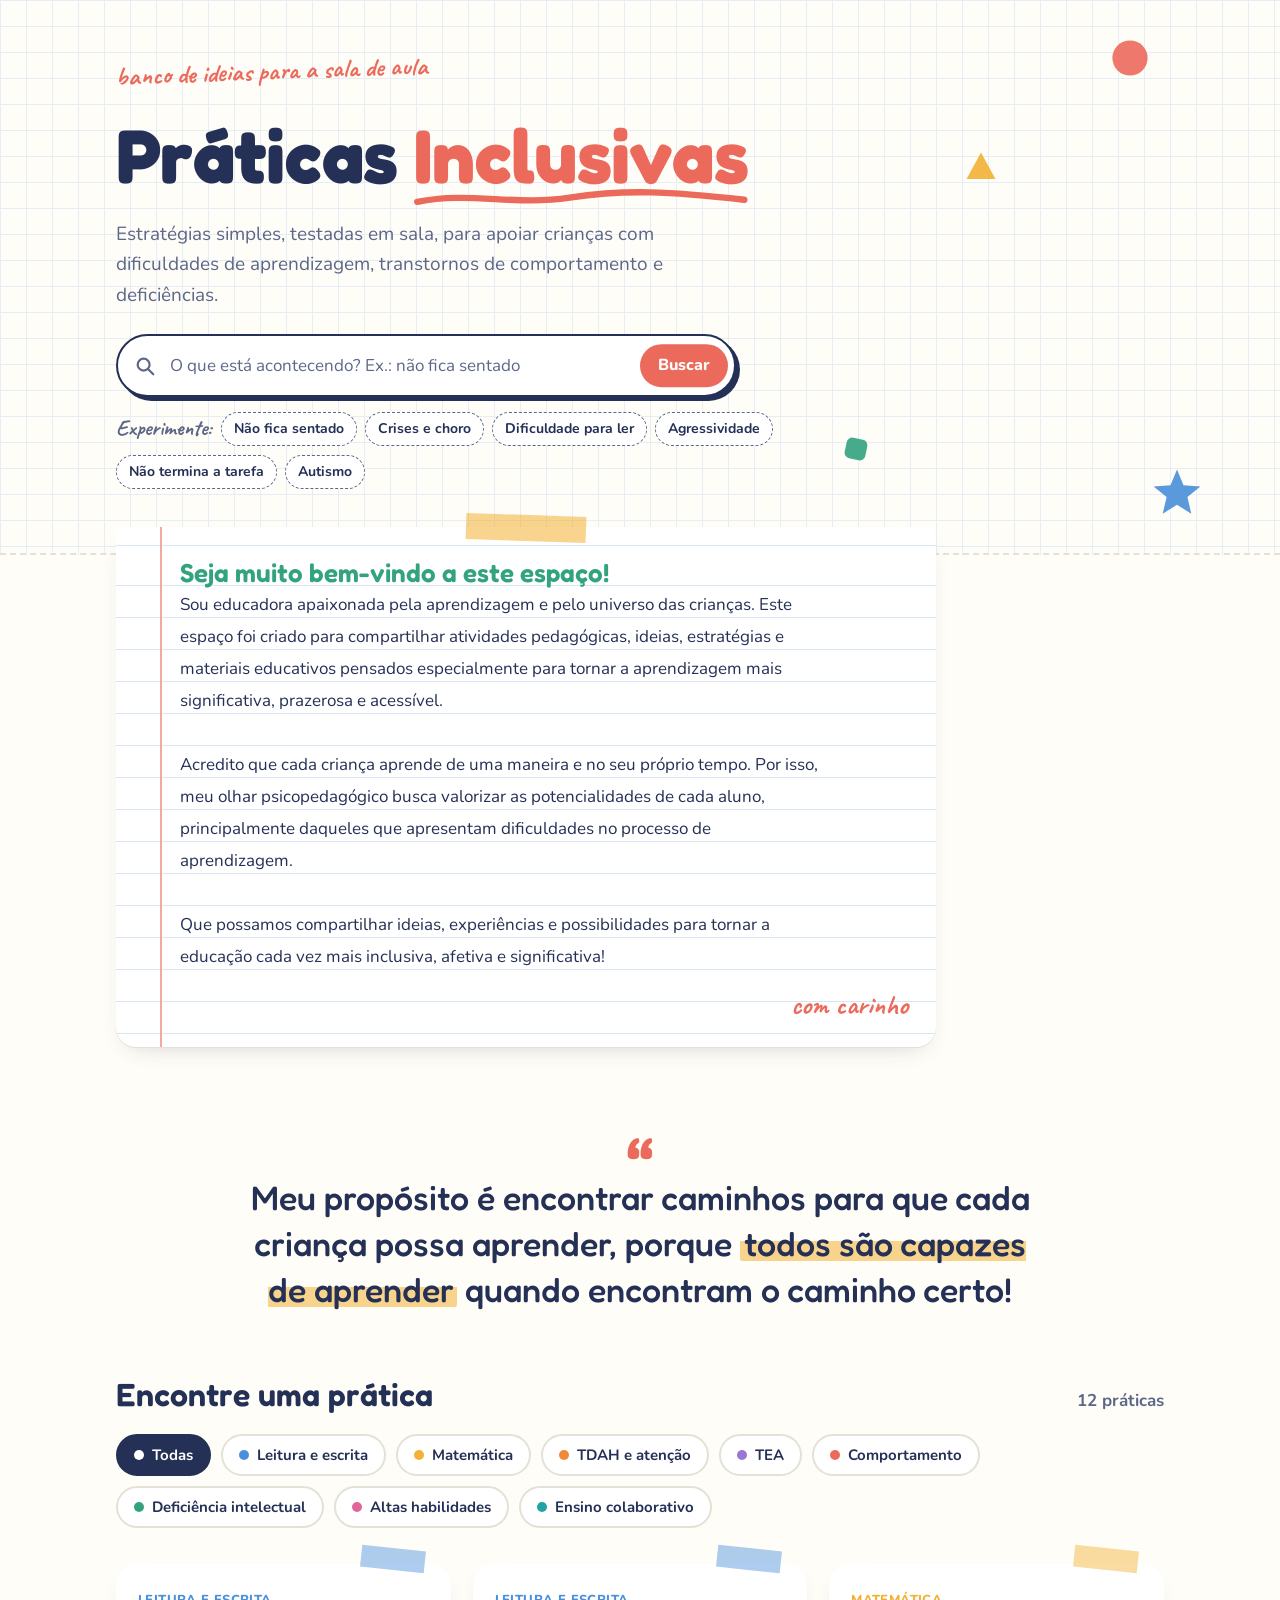
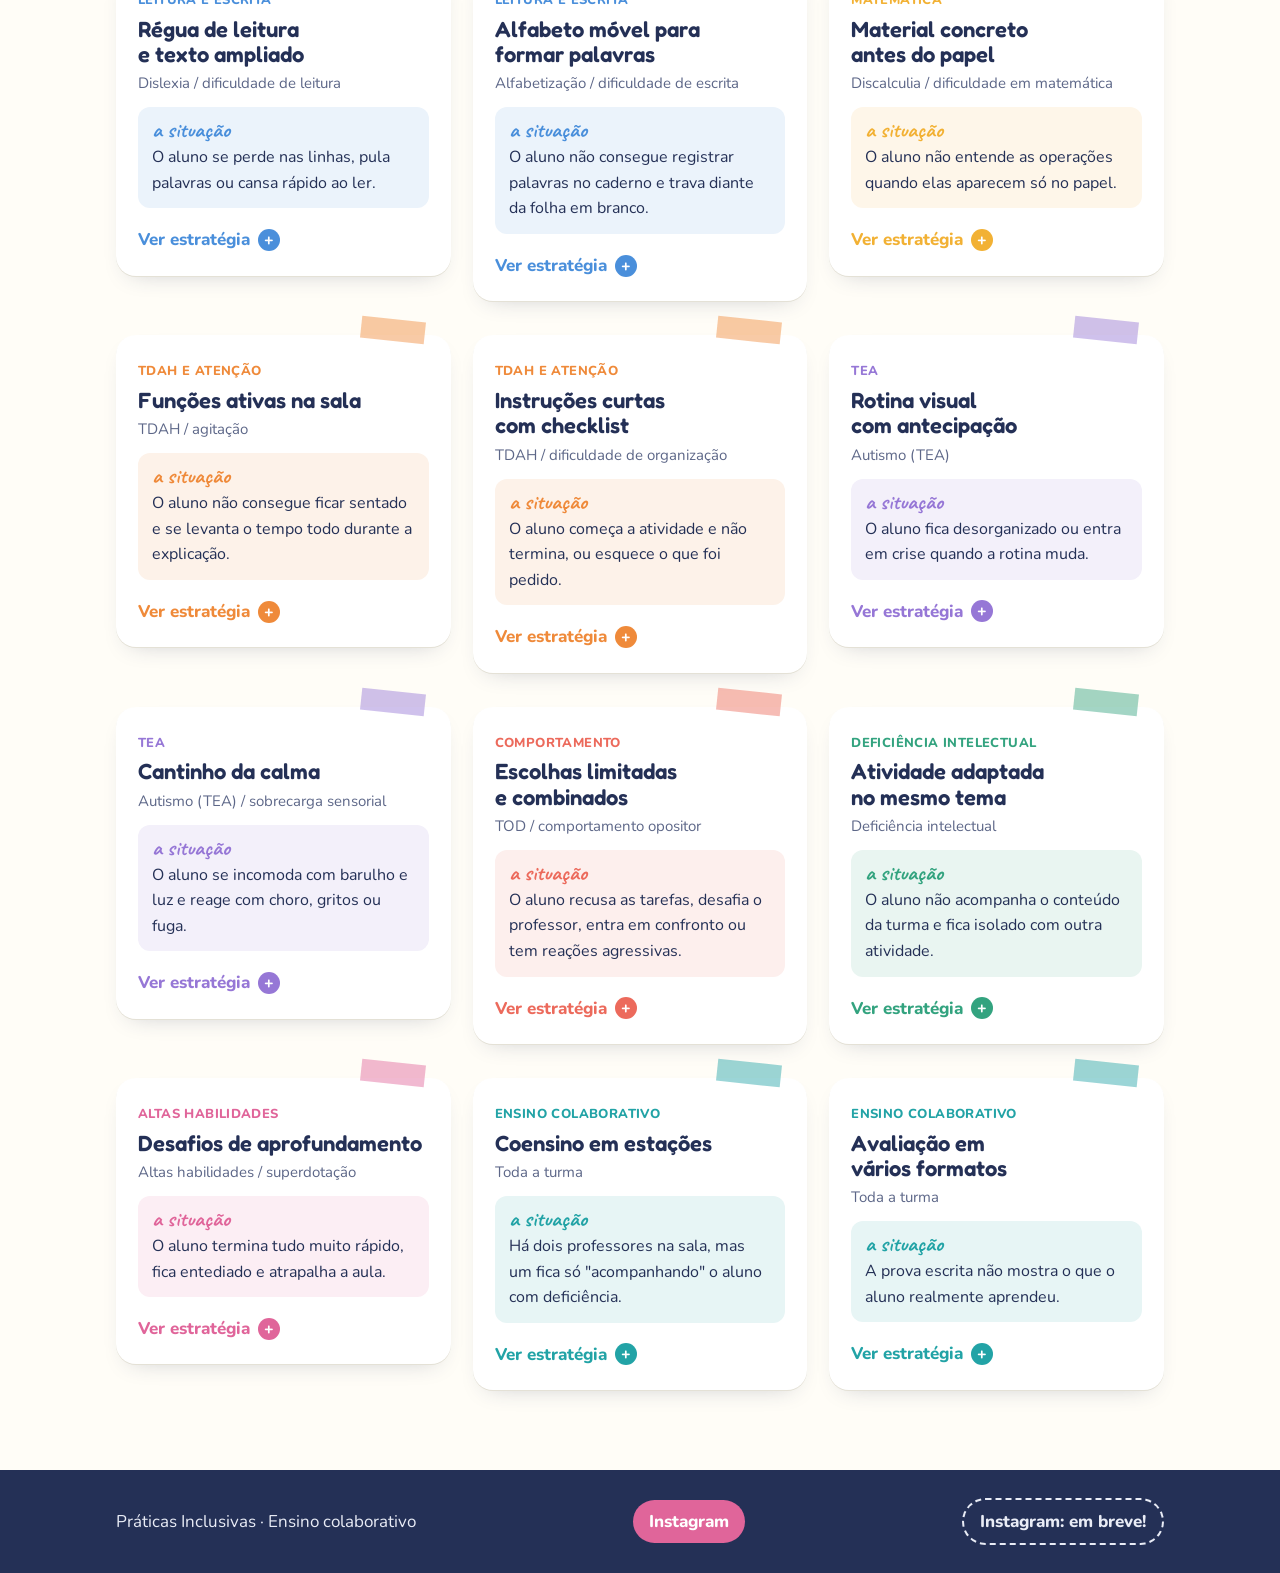
==== commit 31414345: "Add 'Acompanhe o projeto' section and read counts per practice A button counts people following the " ====
--- a/index.html
+++ b/index.html
@@ -46,6 +46,24 @@
       <blockquote id="proposito-texto"></blockquote>
     </figure>
 
+    <section id="acompanhe" class="acompanhe" aria-labelledby="titulo-acompanhe" hidden>
+      <div class="acompanhe-texto">
+        <h2 id="titulo-acompanhe">Acompanhe o projeto</h2>
+        <p>Toque para mostrar que você acompanha as práticas. Isso não envia e-mail nem notificação: serve para sabermos que estamos no caminho certo.</p>
+        <button type="button" id="btn-acompanhar" class="btn-acompanhar" aria-pressed="false">
+          <svg viewBox="0 0 24 24" aria-hidden="true"><path d="M12 21s-7.5-4.6-9.6-9.2C.9 8.3 2.8 4.5 6.5 4.5c2.1 0 3.9 1.1 5.5 3.1 1.6-2 3.4-3.1 5.5-3.1 3.7 0 5.6 3.8 4.1 7.3C19.500 16.400 12 21 12 21z" fill="currentColor"/></svg>
+          <span id="rotulo-acompanhar">Quero acompanhar</span>
+        </button>
+      </div>
+      <ul class="acompanhe-numeros" aria-live="polite">
+        <li id="bloco-acompanham" hidden><b id="n-acompanham"></b><span id="leg-acompanham"></span></li>
+        <li id="bloco-visitas" hidden>
+          <b id="n-visitas"></b>
+          <span><svg viewBox="0 0 24 24" aria-hidden="true"><path d="M1.500 12S5.500 5 12 5s10.500 7 10.500 7-4 7-10.500 7S1.500 12 1.500 12z" fill="none" stroke="currentColor" stroke-width="2" stroke-linejoin="round"/><circle cx="12" cy="12" r="3.200" fill="currentColor"/></svg> visitas ao site</span>
+        </li>
+      </ul>
+    </section>
+
     <section class="praticas" aria-labelledby="titulo-praticas">
       <div class="praticas-topo">
         <h2 id="titulo-praticas">Encontre uma prática</h2>
--- a/assets/style.css
+++ b/assets/style.css
@@ -285,3 +285,78 @@
   .chip { flex: 0 0 auto; }
 }
 .insta.insta-breve { background: transparent; border: 2px dashed var(--rodape-texto); color: var(--rodape-texto); }
+
+/* Letras animadas ao passar o mouse */
+.palavra { display: inline-block; white-space: nowrap; }
+.letra { display: inline-block; transition: transform .25s cubic-bezier(.3, 1.8, .5, 1), color .2s; }
+@media (hover: hover) and (prefers-reduced-motion: no-preference) {
+  h1 .letra:hover, main h2 .letra:hover { transform: translateY(-.18em) rotate(-8deg) scale(1.15); }
+  h1 .letra:nth-child(4n+1):hover, main h2 .letra:nth-child(4n+1):hover { color: var(--c-coral); }
+  h1 .letra:nth-child(4n+2):hover, main h2 .letra:nth-child(4n+2):hover { color: var(--c-sol); }
+  h1 .letra:nth-child(4n+3):hover, main h2 .letra:nth-child(4n+3):hover { color: var(--c-ceu); }
+  h1 .letra:nth-child(4n):hover, main h2 .letra:nth-child(4n):hover { color: var(--c-lilas); }
+  h1 .destaque .letra:hover { color: var(--c-menta); }
+
+  .card:hover h3 .letra { animation: onda .5s ease-in-out calc(var(--i) * 28ms); }
+  .card:hover h3 { color: var(--cor); }
+  .card h3 { transition: color .2s; }
+}
+@keyframes onda {
+  0%, 100% { transform: translateY(0); }
+  45% { transform: translateY(-5px) rotate(-4deg); }
+}
+
+/* Animações para toque (celular) e ao aparecer na tela */
+@media (prefers-reduced-motion: no-preference) {
+  .onda .letra { animation: onda .6s ease-in-out calc(var(--i) * 35ms); }
+  h1 .letra, main h2 .letra { -webkit-tap-highlight-color: transparent; cursor: default; }
+  .letra.pula { animation: pulo .7s cubic-bezier(.3, 1.6, .5, 1); }
+}
+@keyframes pulo {
+  0% { transform: none; }
+  35% { transform: translateY(-.35em) rotate(-12deg) scale(1.25); color: var(--cor-pulo); }
+  70% { transform: translateY(.04em) rotate(4deg) scale(.95); color: var(--cor-pulo); }
+  100% { transform: none; }
+}
+
+/* Olhos: quantas pessoas leram */
+.card-topo { display: flex; align-items: center; justify-content: space-between; gap: 8px; }
+.olhos { display: inline-flex; align-items: center; gap: 5px; font-size: 14px; font-weight: 700; color: var(--tinta-suave); white-space: nowrap; }
+.olhos[hidden] { display: none; }
+.olhos svg { width: 18px; height: 18px; color: var(--cor); flex: none; }
+.olhos b { font-variant-numeric: tabular-nums; color: var(--tinta); }
+
+/* Acompanhe o projeto */
+.acompanhe {
+  display: grid; grid-template-columns: minmax(0, 1.4fr) minmax(0, 1fr); gap: 24px 32px; align-items: center;
+  margin: 72px 0 0; padding: 28px;
+  background: color-mix(in srgb, var(--c-menta) 13%, var(--cartao));
+  border: 2px solid var(--tinta); border-radius: var(--raio); box-shadow: 4px 4px 0 var(--tinta);
+}
+.acompanhe[hidden] { display: none; }
+.acompanhe h2 { margin: 0 0 6px; }
+.acompanhe p { margin: 0 0 16px; max-width: 52ch; color: var(--tinta-suave); }
+.btn-acompanhar {
+  display: inline-flex; align-items: center; gap: 10px; cursor: pointer;
+  font: inherit; font-weight: 800; font-size: 17px; padding: 12px 22px; border-radius: 999px;
+  background: var(--c-coral); color: #fff; border: 2px solid var(--tinta); box-shadow: 3px 3px 0 var(--tinta);
+  transition: transform .15s, box-shadow .15s;
+}
+.btn-acompanhar svg { width: 22px; height: 22px; }
+.btn-acompanhar:hover:not(:disabled) { transform: translate(-1px, -1px); box-shadow: 4px 4px 0 var(--tinta); }
+.btn-acompanhar:disabled { background: var(--c-menta); cursor: default; }
+.acompanhe-numeros { list-style: none; margin: 0; padding: 0; display: flex; flex-wrap: wrap; gap: 20px 36px; justify-content: center; }
+.acompanhe-numeros[hidden], .acompanhe-numeros li[hidden] { display: none; }
+.acompanhe-numeros li { display: grid; gap: 2px; text-align: center; }
+.acompanhe-numeros b {
+  font-family: "Fredoka", "Nunito", system-ui, sans-serif; font-weight: 700; line-height: 1;
+  font-size: clamp(40px, 7vw, 56px); font-variant-numeric: tabular-nums; color: var(--c-coral);
+}
+#bloco-visitas b { color: var(--c-ceu); }
+.acompanhe-numeros span { font-weight: 700; color: var(--tinta-suave); }
+.acompanhe-numeros span svg { width: 18px; height: 18px; vertical-align: -3px; }
+@media (max-width: 700px) {
+  .acompanhe { grid-template-columns: minmax(0, 1fr); padding: 22px 18px; }
+  .acompanhe-numeros { justify-content: flex-start; }
+  .acompanhe-numeros li { text-align: left; }
+}
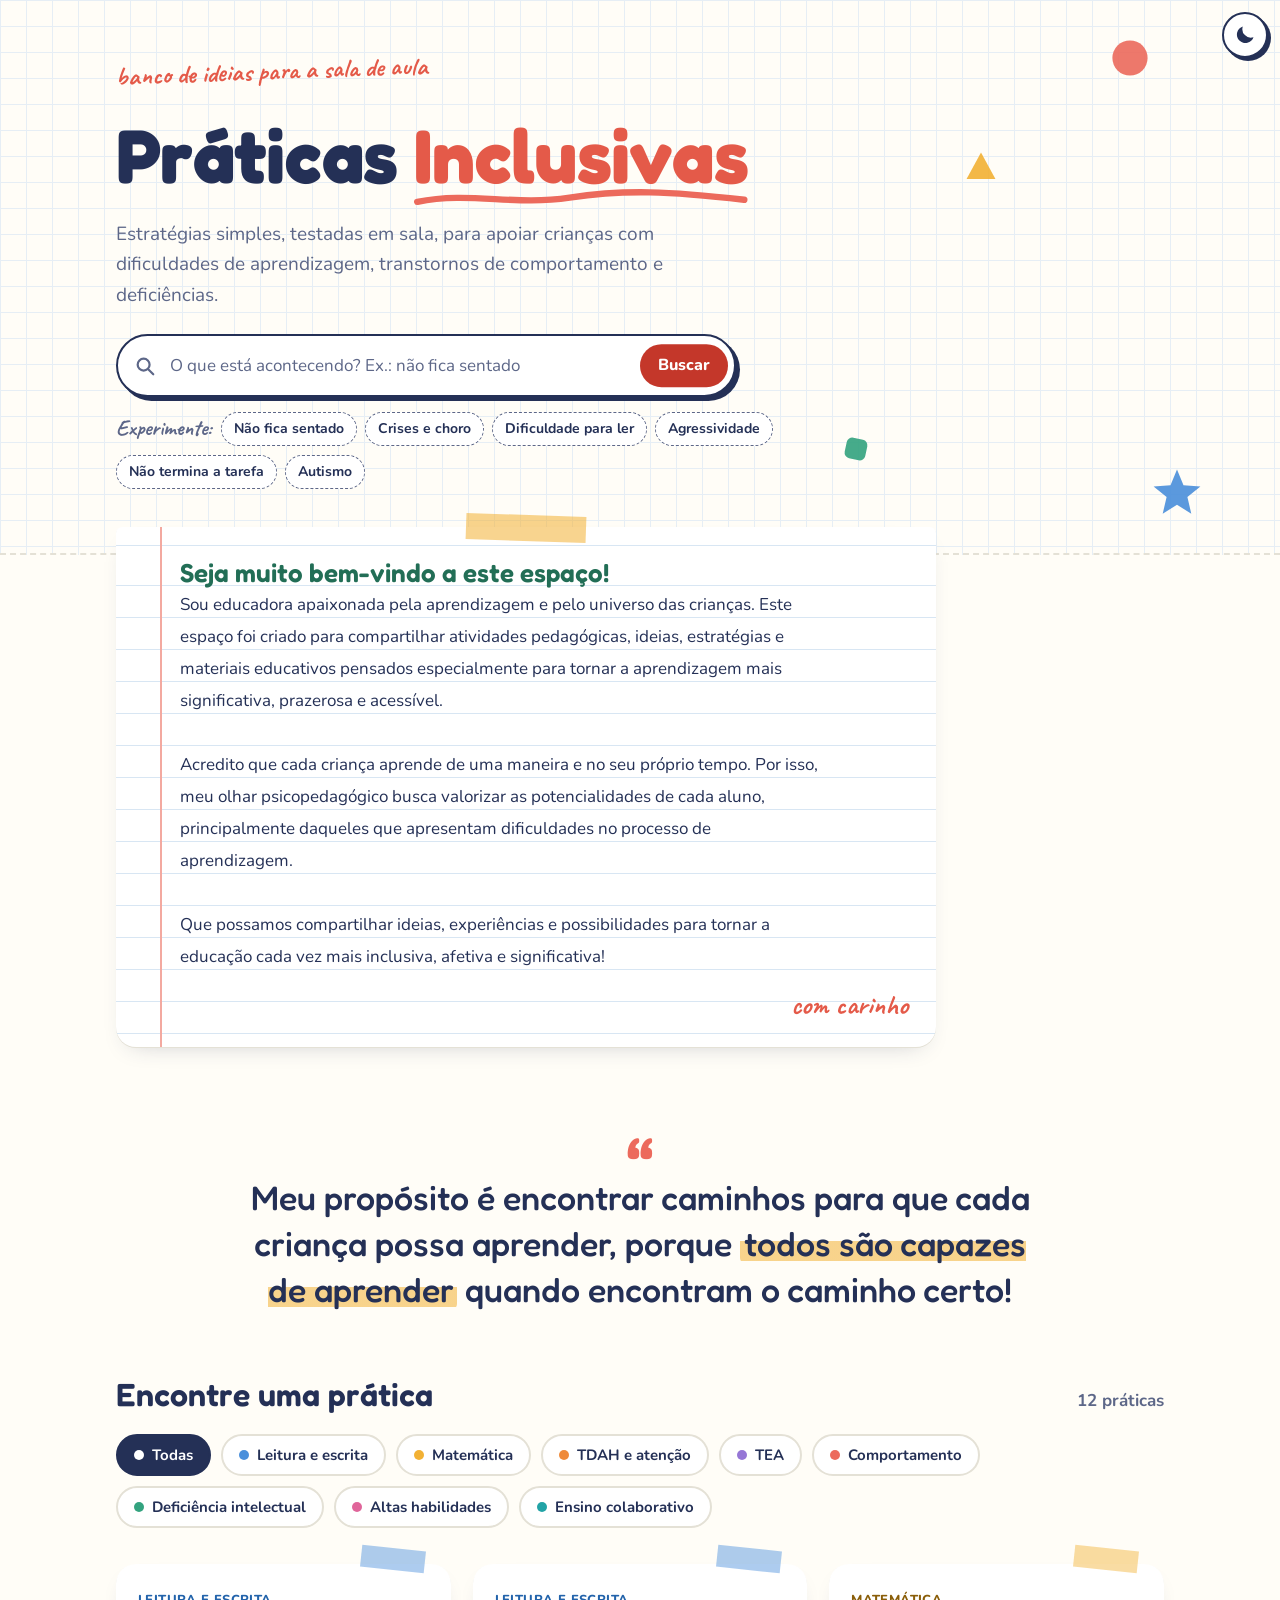
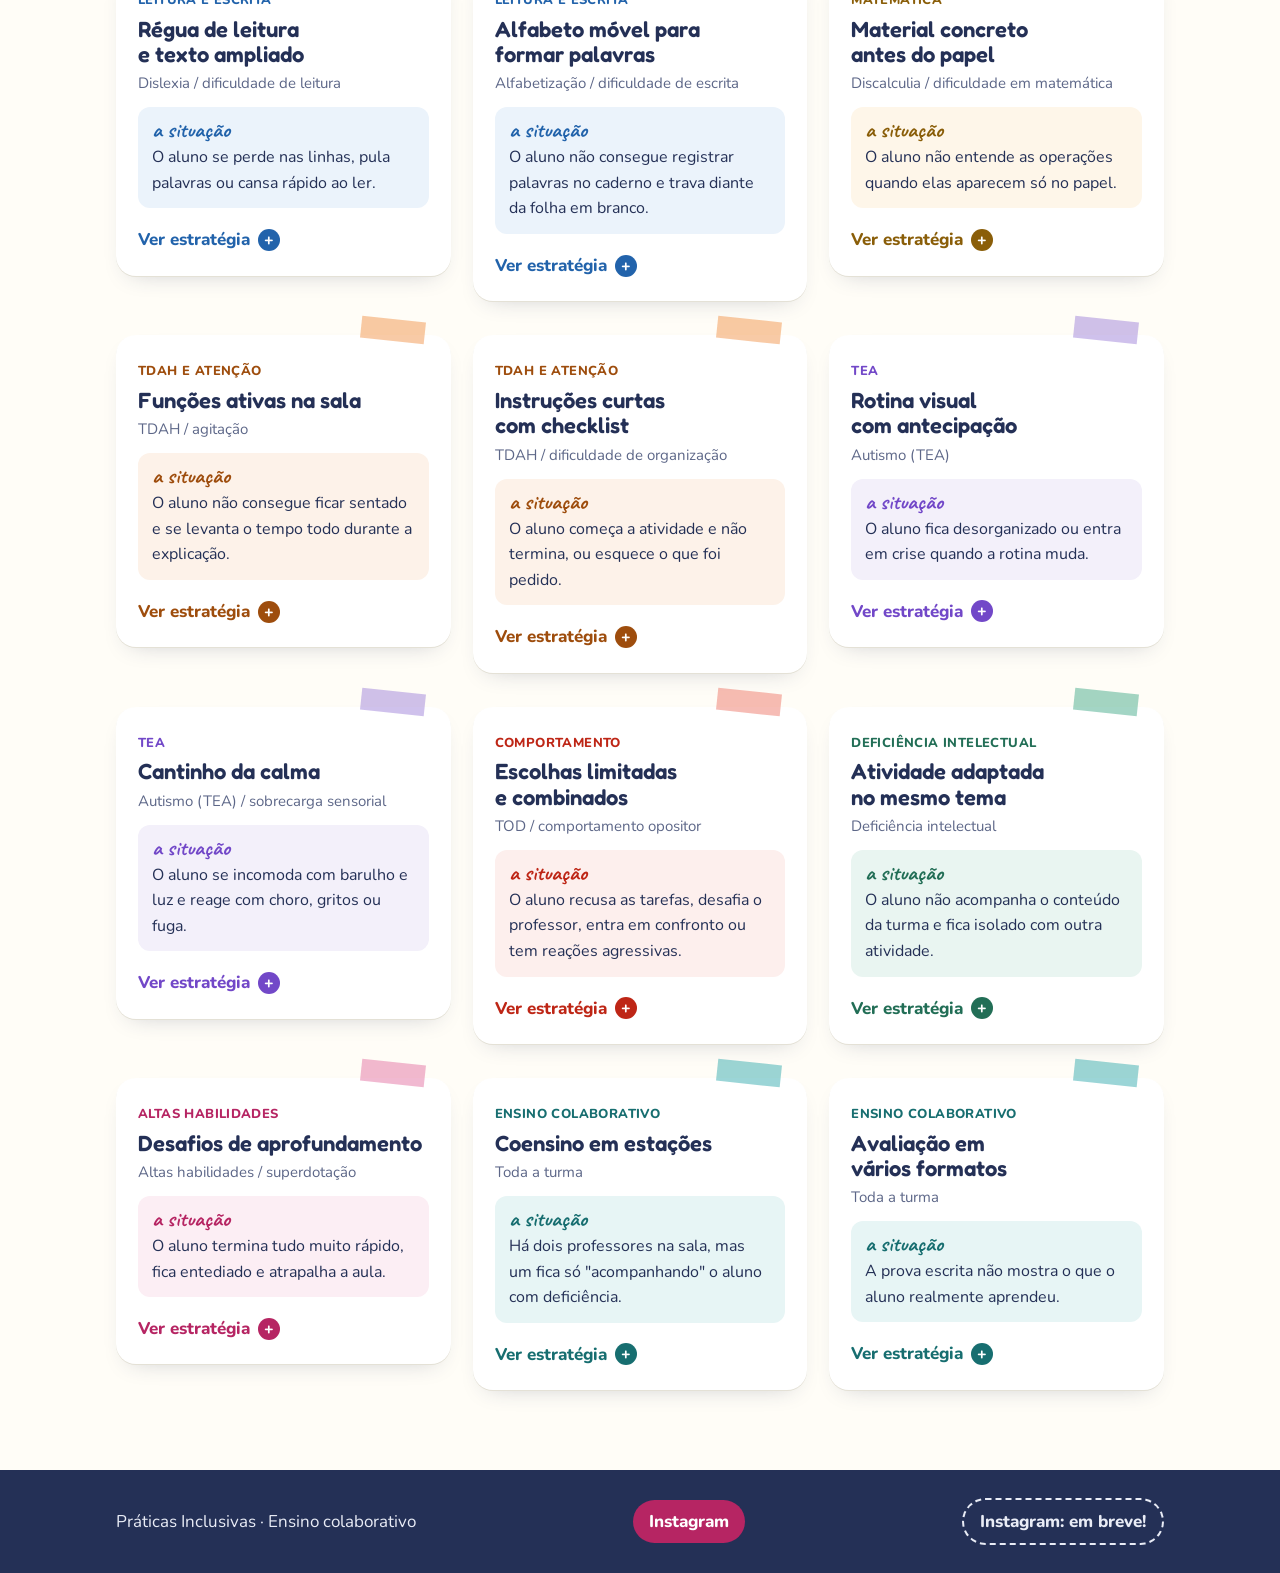
==== commit 5b67fd4f: "Add day/night toggle and fix text contrast in both themes A sun/moon button switches themes and reme" ====
--- a/index.html
+++ b/index.html
@@ -8,9 +8,14 @@
   <link rel="preconnect" href="https://fonts.googleapis.com">
   <link rel="preconnect" href="https://fonts.gstatic.com" crossorigin>
   <link href="https://fonts.googleapis.com/css2?family=Caveat:wght@600;700&family=Fredoka:wght@500;600;700&family=Nunito:wght@400;600;700;800&display=swap" rel="stylesheet">
+  <script>try{var t=localStorage.getItem("pi-tema");if(t==="light"||t==="dark")document.documentElement.setAttribute("data-theme",t)}catch(e){}</script>
   <link rel="stylesheet" href="assets/style.css">
 </head>
 <body>
+  <button type="button" id="tema" class="tema-botao" aria-label="Mudar para o modo noturno" title="Modo diurno / noturno">
+    <svg class="icone-lua" viewBox="0 0 24 24" aria-hidden="true"><path d="M20.5 14.2A8.5 8.5 0 0 1 9.8 3.5a8.5 8.5 0 1 0 10.7 10.7z" fill="currentColor"/></svg>
+    <svg class="icone-sol" viewBox="0 0 24 24" aria-hidden="true"><circle cx="12" cy="12" r="4.2" fill="currentColor"/><g stroke="currentColor" stroke-width="2.2" stroke-linecap="round"><path d="M12 2.5v2.3M12 19.2v2.3M2.5 12h2.3M19.2 12h2.3M5.3 5.3 7 7M17 17l1.7 1.7M5.3 18.7 7 17M17 7l1.7-1.7"/></g></svg>
+  </button>
   <header class="hero">
     <svg class="deco deco-1" viewBox="0 0 40 40" aria-hidden="true"><circle cx="20" cy="20" r="16" fill="var(--c-coral)"/></svg>
     <svg class="deco deco-2" viewBox="0 0 40 40" aria-hidden="true"><path d="M20 3 37 34H3Z" fill="var(--c-sol)"/></svg>
--- a/assets/style.css
+++ b/assets/style.css
@@ -19,8 +19,23 @@
   --c-rosa: #e0659a;
   --c-turquesa: #22a3a6;
 
+  /* Versões das cores para TEXTO (contraste mínimo 4,5:1 sobre o fundo do tema) */
+  --c-coral-ink: #be2616;
+  --c-sol-ink: #8a5e09;
+  --c-menta-ink: #226e56;
+  --c-ceu-ink: #2263ab;
+  --c-lilas-ink: #7248c8;
+  --c-tangerina-ink: #9e4d0d;
+  --c-rosa-ink: #b62563;
+  --c-turquesa-ink: #176e70;
+  --on-ink: #ffffff;            /* texto sobre fundo na cor -ink */
+  --botao-bg: #c4372a;
+  --botao-fg: #ffffff;
+  --coral-titulo: #e45a49;      /* coral dos títulos grandes (mín. 3:1) */
+
   --raio: 20px;
   --sombra: 0 1px 0 var(--linha), 0 10px 24px -14px rgba(36, 48, 86, .28);
+  color-scheme: light;
 }
 @media (prefers-color-scheme: dark) {
   :root:not([data-theme="light"]) {
@@ -28,6 +43,9 @@
     --cartao: #24302b; --linha: #34423c; --pauta: #34423c; --margem: #8f4b45;
     --rodape: #141c19; --rodape-texto: #cfd8d2;
     --sombra: 0 1px 0 var(--linha), 0 10px 24px -14px rgba(0, 0, 0, .6);
+    --c-coral-ink: #f39e95; --c-sol-ink: #f3b641; --c-menta-ink: #55caa5; --c-ceu-ink: #8eb9e9;
+    --c-lilas-ink: #beabe6; --c-tangerina-ink: #f3a96f; --c-rosa-ink: #eb9dbf; --c-turquesa-ink: #2acbcf;
+    --on-ink: #10201a; --botao-bg: #f4887a; --botao-fg: #1a1210; --coral-titulo: #ec6a5c;
     color-scheme: dark;
   }
 }
@@ -36,6 +54,9 @@
   --cartao: #24302b; --linha: #34423c; --pauta: #34423c; --margem: #8f4b45;
   --rodape: #141c19; --rodape-texto: #cfd8d2;
   --sombra: 0 1px 0 var(--linha), 0 10px 24px -14px rgba(0, 0, 0, .6);
+  --c-coral-ink: #f39e95; --c-sol-ink: #f3b641; --c-menta-ink: #55caa5; --c-ceu-ink: #8eb9e9;
+  --c-lilas-ink: #beabe6; --c-tangerina-ink: #f3a96f; --c-rosa-ink: #eb9dbf; --c-turquesa-ink: #2acbcf;
+  --on-ink: #10201a; --botao-bg: #f4887a; --botao-fg: #1a1210; --coral-titulo: #ec6a5c;
   color-scheme: dark;
 }
 
@@ -66,10 +87,10 @@
 .hero-inner { position: relative; display: grid; gap: 14px; }
 .rabisco {
   margin: 0; font-family: "Caveat", cursive; font-size: 26px; font-weight: 700;
-  color: var(--c-coral); transform: rotate(-2deg); transform-origin: left;
+  color: var(--coral-titulo); transform: rotate(-2deg); transform-origin: left;
 }
 h1 { font-size: clamp(42px, 8vw, 76px); font-weight: 700; letter-spacing: -.01em; }
-.destaque { position: relative; display: inline-block; color: var(--c-coral); }
+.destaque { position: relative; display: inline-block; color: var(--coral-titulo); }
 .destaque svg { position: absolute; left: 0; bottom: -.12em; width: 100%; height: .28em; }
 .lead { max-width: 58ch; margin: 6px 0 10px; font-size: 19px; color: var(--tinta-suave); }
 
@@ -88,7 +109,7 @@
   position: absolute; right: 8px; top: 50%; translate: 0 -50%;
   font: inherit; font-weight: 800; font-size: 16px; cursor: pointer;
   padding: 9px 18px; border-radius: 999px; border: 0;
-  background: var(--c-coral); color: #fff;
+  background: var(--botao-bg); color: var(--botao-fg);
 }
 .hero-inner { position: relative; }
 .sugestoes {
@@ -121,7 +142,7 @@
   padding: 5px 12px; border-radius: 999px;
   border: 1.5px dashed var(--tinta-suave); background: var(--cartao); color: var(--tinta);
 }
-.atalho:hover { border-style: solid; border-color: var(--c-coral); color: var(--c-coral); }
+.atalho:hover { border-style: solid; border-color: var(--c-coral-ink); color: var(--c-coral-ink); }
 
 .card.destacado { animation: destaque 1.6s ease-out; }
 @keyframes destaque { 0%, 30% { box-shadow: 0 0 0 4px var(--cor), var(--sombra); } 100% { box-shadow: var(--sombra); } }
@@ -157,13 +178,13 @@
   width: 120px; height: 26px; rotate: 2deg;
   background: color-mix(in srgb, var(--c-sol) 55%, transparent);
 }
-.folha h2 { font-size: 26px; line-height: 32px; margin: 0 0 0; color: var(--c-menta); }
+.folha h2 { font-size: 26px; line-height: 32px; margin: 0 0 0; color: var(--c-menta-ink); }
 .folha p { margin: 0 0 0; max-width: 64ch; }
 .folha p + p { margin-top: 32px; }
 .folha h2 + p { margin-top: 0; }
 .assinatura {
   font-family: "Caveat", cursive; font-size: 28px; font-weight: 700;
-  color: var(--c-coral); text-align: right; margin-top: 16px !important; max-width: none !important;
+  color: var(--coral-titulo); text-align: right; margin-top: 16px !important; max-width: none !important;
 }
 
 /* Propósito */
@@ -180,7 +201,7 @@
   color: inherit; padding: 0 .1em; border-radius: 6px;
   background: linear-gradient(transparent 45%, color-mix(in srgb, var(--c-sol) 55%, transparent) 45% 92%, transparent 92%);
 }
-.proposito figcaption { margin-top: 12px; font-family: "Caveat", cursive; font-size: 26px; font-weight: 700; color: var(--c-menta); }
+.proposito figcaption { margin-top: 12px; font-family: "Caveat", cursive; font-size: 26px; font-weight: 700; color: var(--c-menta-ink); }
 
 /* Lista de práticas */
 .praticas { margin-top: 64px; }
@@ -190,6 +211,7 @@
 .chips { display: flex; flex-wrap: wrap; gap: 10px; margin: 20px 0 36px; }
 .chip {
   --cor: var(--tinta);
+  --cor-ink: var(--tinta);
   display: inline-flex; align-items: center; gap: 8px;
   font: inherit; font-size: 15px; font-weight: 700; cursor: pointer;
   padding: 7px 16px; border-radius: 999px;
@@ -198,8 +220,8 @@
 }
 .chip::before { content: ""; width: 10px; height: 10px; border-radius: 50%; background: var(--cor); }
 .chip:hover { border-color: var(--cor); transform: translateY(-1px); }
-.chip[aria-pressed="true"] { background: var(--cor); border-color: var(--cor); color: #fff; }
-.chip[aria-pressed="true"]::before { background: #fff; }
+.chip[aria-pressed="true"] { background: var(--cor-ink); border-color: var(--cor-ink); color: var(--on-ink); }
+.chip[aria-pressed="true"]::before { background: var(--on-ink); }
 
 .grid { display: grid; gap: 34px 22px; grid-template-columns: repeat(auto-fill, minmax(min(100%, 300px), 1fr)); align-items: start; }
 .card {
@@ -218,7 +240,7 @@
 }
 .tag {
   display: inline-block; font-size: 13px; font-weight: 800; letter-spacing: .03em; text-transform: uppercase;
-  color: var(--cor);
+  color: var(--cor-ink);
 }
 .card h3 { font-size: 22px; margin: 6px 0 4px; }
 .publico { color: var(--tinta-suave); font-size: 15px; margin: 0 0 12px; }
@@ -227,20 +249,20 @@
   background: color-mix(in srgb, var(--cor) 11%, var(--cartao));
   font-size: 16px;
 }
-.situacao b { display: block; font-family: "Caveat", cursive; font-size: 22px; line-height: 1; color: var(--cor); margin-bottom: 4px; }
+.situacao b { display: block; font-family: "Caveat", cursive; font-size: 22px; line-height: 1; color: var(--cor-ink); margin-bottom: 4px; }
 details { margin-top: 14px; }
 summary {
   cursor: pointer; list-style: none; display: inline-flex; align-items: center; gap: 8px;
-  font-weight: 800; color: var(--cor); padding: 4px 0;
+  font-weight: 800; color: var(--cor-ink); padding: 4px 0;
 }
 summary::-webkit-details-marker { display: none; }
-summary::after { content: "+"; display: grid; place-items: center; width: 22px; height: 22px; border-radius: 50%; background: var(--cor); color: #fff; font-size: 16px; line-height: 1; transition: rotate .2s; }
+summary::after { content: "+"; display: grid; place-items: center; width: 22px; height: 22px; border-radius: 50%; background: var(--cor-ink); color: var(--on-ink); font-size: 16px; line-height: 1; transition: rotate .2s; }
 details[open] summary::after { rotate: 45deg; }
 details ol { list-style: none; counter-reset: passo; padding: 0; margin: 12px 0 14px; display: grid; gap: 10px; }
 details li { counter-increment: passo; display: grid; grid-template-columns: 28px 1fr; gap: 10px; align-items: start; }
 details li::before {
   content: counter(passo); display: grid; place-items: center; width: 28px; height: 28px; border-radius: 50%;
-  border: 2px solid var(--cor); color: var(--cor); font-weight: 800; font-size: 14px;
+  border: 2px solid var(--cor-ink); color: var(--cor-ink); font-weight: 800; font-size: 14px;
 }
 .meta { display: flex; flex-wrap: wrap; gap: 6px 14px; margin: 0; padding-top: 12px; border-top: 2px dashed var(--linha); font-size: 14px; color: var(--tinta-suave); }
 .meta b { color: var(--tinta); }
@@ -262,7 +284,7 @@
 .cta p { margin: 8px 0 20px; color: var(--tinta-suave); }
 .btn {
   display: inline-block; padding: 12px 24px; border-radius: 999px; font-weight: 800; text-decoration: none;
-  background: var(--c-coral); color: #fff; border: 2px solid var(--tinta); box-shadow: 3px 3px 0 var(--tinta);
+  background: var(--botao-bg); color: var(--botao-fg); border: 2px solid var(--tinta); box-shadow: 3px 3px 0 var(--tinta);
 }
 
 /* Rodapé */
@@ -271,11 +293,11 @@
 .footer p { margin: 0; }
 .insta {
   display: inline-flex; align-items: center; gap: 8px; padding: 8px 16px; border-radius: 999px;
-  background: var(--c-rosa); color: #fff; font-weight: 800; text-decoration: none;
+  background: #b62563; color: #ffffff; font-weight: 800; text-decoration: none;
 }
 
 @media (max-width: 560px) {
-  .hero { padding-block: 40px 56px; }
+  .hero { padding-block: 76px 56px; }
   .search input { font-size: 16px; padding-right: 100px; }
   .btn-buscar { padding: 8px 14px; }
   .folha { padding: 26px 18px 22px 40px; }
@@ -291,14 +313,14 @@
 .letra { display: inline-block; transition: transform .25s cubic-bezier(.3, 1.8, .5, 1), color .2s; }
 @media (hover: hover) and (prefers-reduced-motion: no-preference) {
   h1 .letra:hover, main h2 .letra:hover { transform: translateY(-.18em) rotate(-8deg) scale(1.15); }
-  h1 .letra:nth-child(4n+1):hover, main h2 .letra:nth-child(4n+1):hover { color: var(--c-coral); }
-  h1 .letra:nth-child(4n+2):hover, main h2 .letra:nth-child(4n+2):hover { color: var(--c-sol); }
-  h1 .letra:nth-child(4n+3):hover, main h2 .letra:nth-child(4n+3):hover { color: var(--c-ceu); }
-  h1 .letra:nth-child(4n):hover, main h2 .letra:nth-child(4n):hover { color: var(--c-lilas); }
-  h1 .destaque .letra:hover { color: var(--c-menta); }
+  h1 .letra:nth-child(4n+1):hover, main h2 .letra:nth-child(4n+1):hover { color: var(--c-coral-ink); }
+  h1 .letra:nth-child(4n+2):hover, main h2 .letra:nth-child(4n+2):hover { color: var(--c-sol-ink); }
+  h1 .letra:nth-child(4n+3):hover, main h2 .letra:nth-child(4n+3):hover { color: var(--c-ceu-ink); }
+  h1 .letra:nth-child(4n):hover, main h2 .letra:nth-child(4n):hover { color: var(--c-lilas-ink); }
+  h1 .destaque .letra:hover { color: var(--c-menta-ink); }
 
   .card:hover h3 .letra { animation: onda .5s ease-in-out calc(var(--i) * 28ms); }
-  .card:hover h3 { color: var(--cor); }
+  .card:hover h3 { color: var(--cor-ink); }
   .card h3 { transition: color .2s; }
 }
 @keyframes onda {
@@ -320,10 +342,10 @@
 }
 
 /* Olhos: quantas pessoas leram */
-.card-topo { display: flex; align-items: center; justify-content: space-between; gap: 8px; }
+.card-topo { display: flex; flex-direction: column; align-items: flex-start; gap: 4px; }
 .olhos { display: inline-flex; align-items: center; gap: 5px; font-size: 14px; font-weight: 700; color: var(--tinta-suave); white-space: nowrap; }
 .olhos[hidden] { display: none; }
-.olhos svg { width: 18px; height: 18px; color: var(--cor); flex: none; }
+.olhos svg { width: 18px; height: 18px; color: var(--cor-ink); flex: none; }
 .olhos b { font-variant-numeric: tabular-nums; color: var(--tinta); }
 
 /* Acompanhe o projeto */
@@ -339,20 +361,20 @@
 .btn-acompanhar {
   display: inline-flex; align-items: center; gap: 10px; cursor: pointer;
   font: inherit; font-weight: 800; font-size: 17px; padding: 12px 22px; border-radius: 999px;
-  background: var(--c-coral); color: #fff; border: 2px solid var(--tinta); box-shadow: 3px 3px 0 var(--tinta);
+  background: var(--botao-bg); color: var(--botao-fg); border: 2px solid var(--tinta); box-shadow: 3px 3px 0 var(--tinta);
   transition: transform .15s, box-shadow .15s;
 }
 .btn-acompanhar svg { width: 22px; height: 22px; }
 .btn-acompanhar:hover:not(:disabled) { transform: translate(-1px, -1px); box-shadow: 4px 4px 0 var(--tinta); }
-.btn-acompanhar:disabled { background: var(--c-menta); cursor: default; }
+.btn-acompanhar:disabled { background: var(--c-menta-ink); color: var(--on-ink); cursor: default; }
 .acompanhe-numeros { list-style: none; margin: 0; padding: 0; display: flex; flex-wrap: wrap; gap: 20px 36px; justify-content: center; }
 .acompanhe-numeros[hidden], .acompanhe-numeros li[hidden] { display: none; }
 .acompanhe-numeros li { display: grid; gap: 2px; text-align: center; }
 .acompanhe-numeros b {
   font-family: "Fredoka", "Nunito", system-ui, sans-serif; font-weight: 700; line-height: 1;
-  font-size: clamp(40px, 7vw, 56px); font-variant-numeric: tabular-nums; color: var(--c-coral);
-}
-#bloco-visitas b { color: var(--c-ceu); }
+  font-size: clamp(40px, 7vw, 56px); font-variant-numeric: tabular-nums; color: var(--c-coral-ink);
+}
+#bloco-visitas b { color: var(--c-ceu-ink); }
 .acompanhe-numeros span { font-weight: 700; color: var(--tinta-suave); }
 .acompanhe-numeros span svg { width: 18px; height: 18px; vertical-align: -3px; }
 @media (max-width: 700px) {
@@ -360,3 +382,17 @@
   .acompanhe-numeros { justify-content: flex-start; }
   .acompanhe-numeros li { text-align: left; }
 }
+
+/* Botão sol/lua */
+.tema-botao {
+  position: fixed; z-index: 40; top: calc(12px + env(safe-area-inset-top, 0px)); right: 12px;
+  width: 46px; height: 46px; display: grid; place-items: center; cursor: pointer;
+  border-radius: 50%; border: 2px solid var(--tinta); background: var(--cartao); color: var(--tinta);
+  box-shadow: 3px 3px 0 var(--tinta); transition: transform .15s;
+}
+.tema-botao:hover { transform: rotate(-12deg) scale(1.06); }
+.tema-botao svg { width: 24px; height: 24px; }
+.tema-botao .icone-sol { display: none; }
+.tema-botao[data-modo="dark"] .icone-sol { display: block; }
+.tema-botao[data-modo="dark"] .icone-lua { display: none; }
+@media (prefers-reduced-motion: reduce) { .tema-botao { transition: none; } }
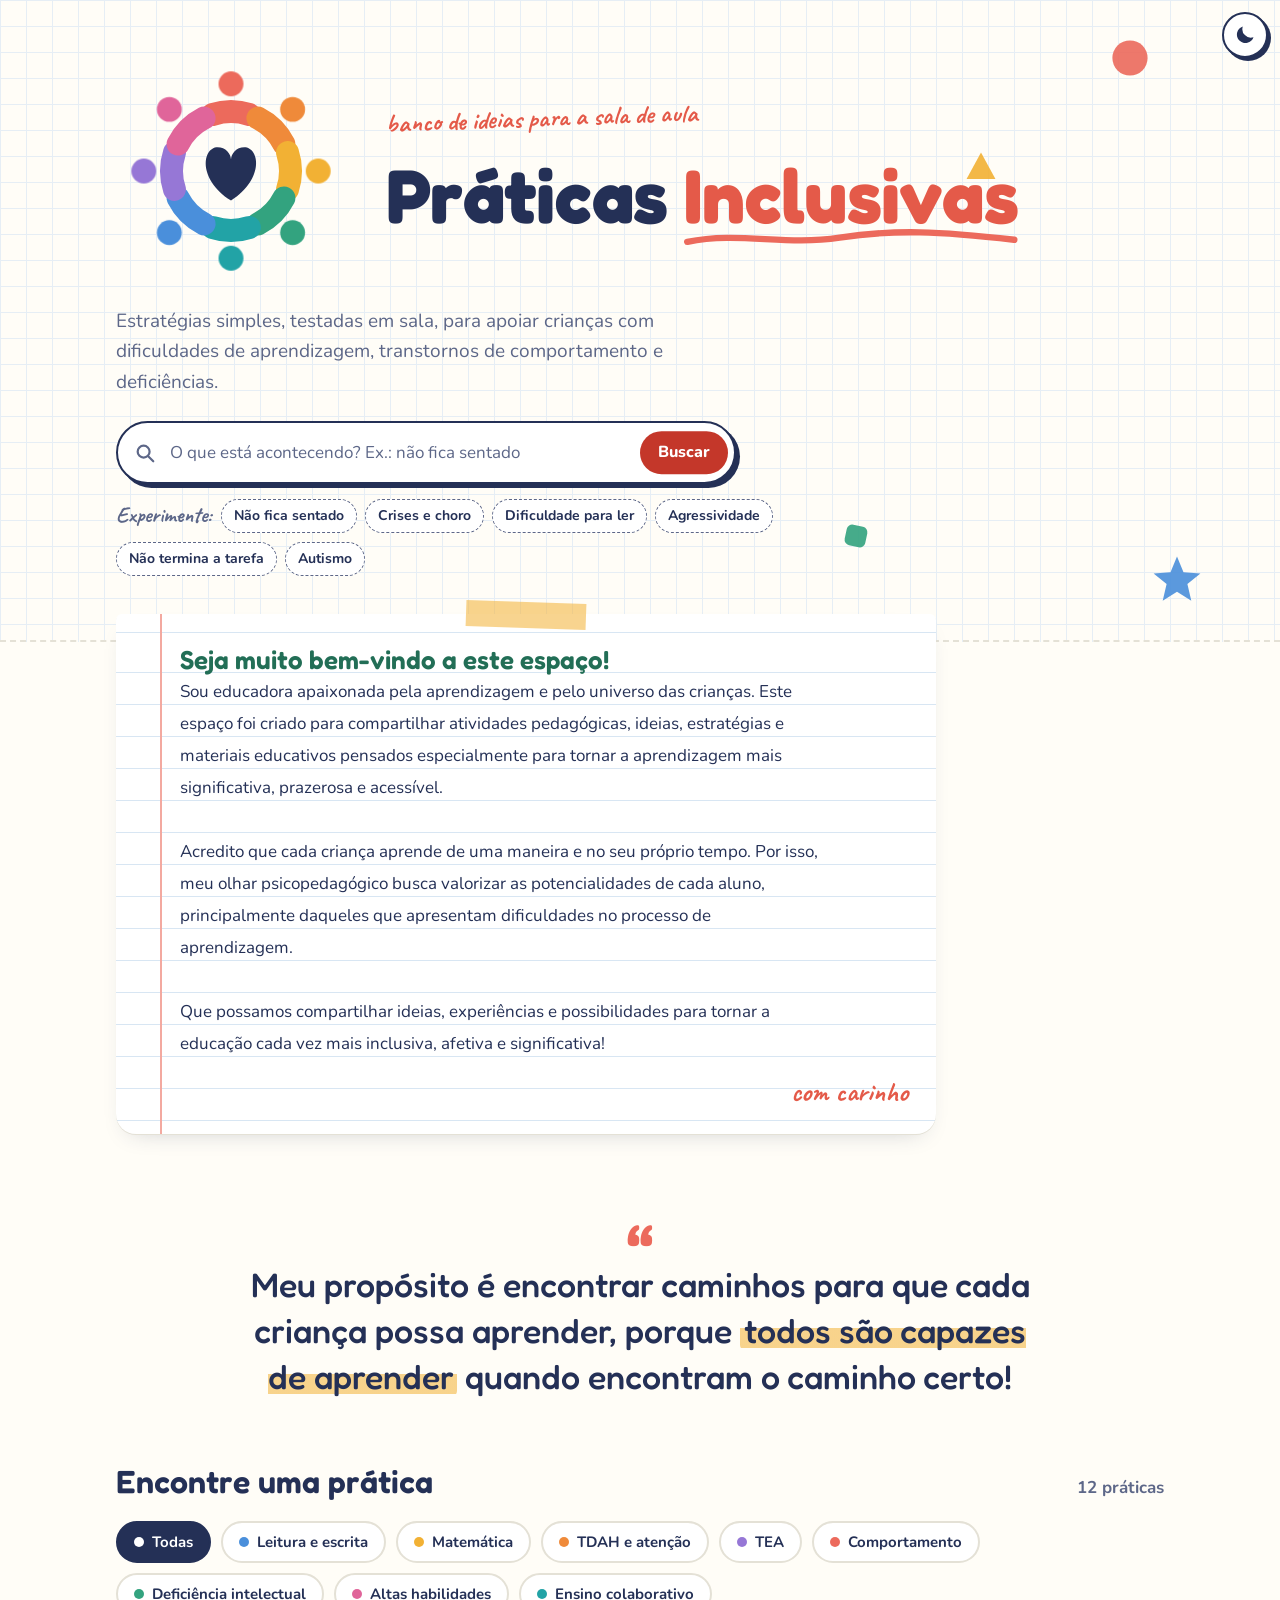
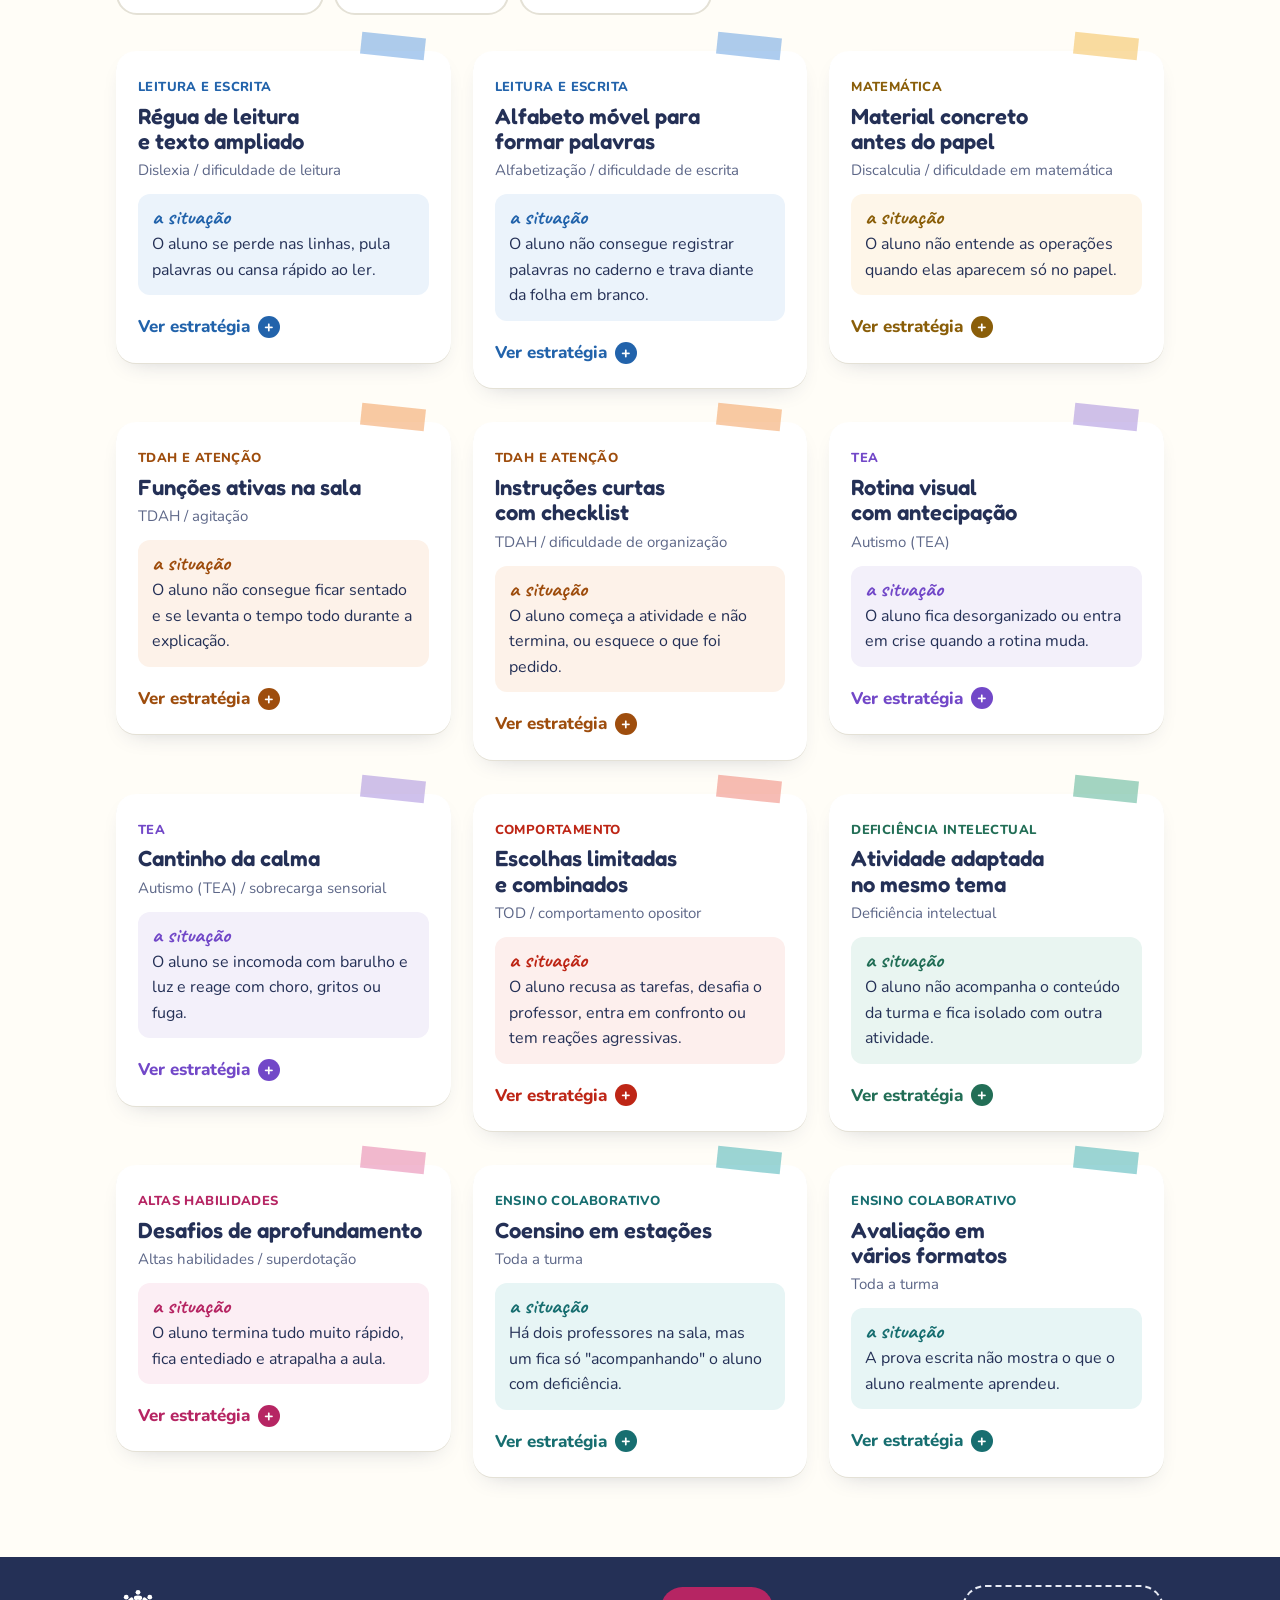
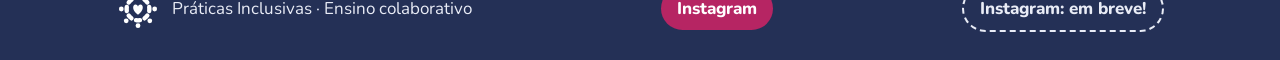
==== commit 692bb43e: "Use the Ciranda logo as the site's main logo Symbol beside the title in the header (heads pop in, he" ====
--- a/index.html
+++ b/index.html
@@ -5,6 +5,18 @@
   <meta name="viewport" content="width=device-width, initial-scale=1">
   <title>Práticas Inclusivas</title>
   <meta name="description" content="Banco de ideias e práticas pedagógicas para apoiar crianças com dificuldades de aprendizagem, transtornos de comportamento e deficiências.">
+  <meta name="theme-color" content="#fffdf7" media="(prefers-color-scheme: light)">
+  <meta name="theme-color" content="#1c2622" media="(prefers-color-scheme: dark)">
+  <link rel="icon" href="assets/favicon.svg" type="image/svg+xml">
+  <link rel="icon" href="assets/favicon-32.png" sizes="32x32" type="image/png">
+  <link rel="apple-touch-icon" href="assets/apple-touch-icon.png">
+  <meta property="og:type" content="website">
+  <meta property="og:locale" content="pt_BR">
+  <meta property="og:title" content="Práticas Inclusivas">
+  <meta property="og:description" content="Ideias e estratégias simples, testadas em sala, para apoiar crianças com dificuldades de aprendizagem, transtornos de comportamento e deficiências.">
+  <meta property="og:url" content="https://praticasinclusivas.online/">
+  <meta property="og:image" content="https://praticasinclusivas.online/assets/og.png">
+  <meta name="twitter:card" content="summary_large_image">
   <link rel="preconnect" href="https://fonts.googleapis.com">
   <link rel="preconnect" href="https://fonts.gstatic.com" crossorigin>
   <link href="https://fonts.googleapis.com/css2?family=Caveat:wght@600;700&family=Fredoka:wght@500;600;700&family=Nunito:wght@400;600;700;800&display=swap" rel="stylesheet">
@@ -23,8 +35,31 @@
     <svg class="deco deco-4" viewBox="0 0 40 40" aria-hidden="true"><rect x="5" y="5" width="30" height="30" rx="8" fill="var(--c-menta)"/></svg>
 
     <div class="wrap hero-inner">
+      <div class="marca-linha">
+    <svg class="marca" viewBox="0 0 240 240" role="img" aria-label="Logo: oito crianças de mãos dadas em roda, em volta de um coração">
+      <path d="M100.8 61.0 A62 62 0 0 1 139.2 61.0" fill="none" stroke="#ec6a5c" stroke-width="24" stroke-linecap="round"/>
+      <path d="M148.1 64.8 A62 62 0 0 1 175.2 91.9" fill="none" stroke="#ef8a3a" stroke-width="24" stroke-linecap="round"/>
+      <path d="M179.0 100.8 A62 62 0 0 1 179.0 139.2" fill="none" stroke="#f2b134" stroke-width="24" stroke-linecap="round"/>
+      <path d="M175.2 148.1 A62 62 0 0 1 148.1 175.2" fill="none" stroke="#33a37f" stroke-width="24" stroke-linecap="round"/>
+      <path d="M139.2 179.0 A62 62 0 0 1 100.8 179.0" fill="none" stroke="#22a3a6" stroke-width="24" stroke-linecap="round"/>
+      <path d="M91.9 175.2 A62 62 0 0 1 64.8 148.1" fill="none" stroke="#4a8fdb" stroke-width="24" stroke-linecap="round"/>
+      <path d="M61.0 139.2 A62 62 0 0 1 61.0 100.8" fill="none" stroke="#9677d6" stroke-width="24" stroke-linecap="round"/>
+      <path d="M64.8 91.9 A62 62 0 0 1 91.9 64.8" fill="none" stroke="#e0659a" stroke-width="24" stroke-linecap="round"/>
+      <circle class="cab" style="--i:0" cx="120.0" cy="29.0" r="13" fill="#ec6a5c"/>
+      <circle class="cab" style="--i:1" cx="184.3" cy="55.7" r="13" fill="#ef8a3a"/>
+      <circle class="cab" style="--i:2" cx="211.0" cy="120.0" r="13" fill="#f2b134"/>
+      <circle class="cab" style="--i:3" cx="184.3" cy="184.3" r="13" fill="#33a37f"/>
+      <circle class="cab" style="--i:4" cx="120.0" cy="211.0" r="13" fill="#22a3a6"/>
+      <circle class="cab" style="--i:5" cx="55.7" cy="184.3" r="13" fill="#4a8fdb"/>
+      <circle class="cab" style="--i:6" cx="29.0" cy="120.0" r="13" fill="#9677d6"/>
+      <circle class="cab" style="--i:7" cx="55.7" cy="55.7" r="13" fill="#e0659a"/>
+      <path d="M120.0 150.9 C84.3 127.7 90.5 95.1 106.0 95.1 C114.4 95.1 120.0 101.9 120.0 108.1 C120.0 101.9 125.6 95.1 133.9 95.1 C149.4 95.1 155.7 127.7 120.0 150.9Z" class="coracao"/>
+    </svg>
+    <div>
       <p class="rabisco">banco de ideias para a sala de aula</p>
       <h1>Práticas <span class="destaque">Inclusivas<svg viewBox="0 0 300 20" preserveAspectRatio="none" aria-hidden="true"><path d="M3 14 C 50 4, 90 18, 140 10 S 230 4, 297 12" fill="none" stroke="var(--c-coral)" stroke-width="6" stroke-linecap="round"/></svg></span></h1>
+    </div>
+      </div>
       <p class="lead">Estratégias simples, testadas em sala, para apoiar crianças com dificuldades de aprendizagem, transtornos de comportamento e deficiências.</p>
       <form id="form-busca" class="search" role="search">
         <label for="busca" class="sr-only">Buscar prática</label>
@@ -94,7 +129,7 @@
 
   <footer class="footer">
     <div class="wrap footer-inner">
-      <p>Práticas Inclusivas · Ensino colaborativo</p>
+      <p class="rodape-marca"><svg class="marca-rodape" viewBox="0 0 240 240" aria-hidden="true"><path d="M109.2 58.9 A62 62 0 0 1 130.8 58.9" fill="none" stroke="#ffffff" stroke-width="24" stroke-linecap="round"/><circle cx="120.0" cy="29.0" r="13" fill="#ffffff"/><path d="M155.6 69.2 A62 62 0 0 1 170.8 84.4" fill="none" stroke="#ffffff" stroke-width="24" stroke-linecap="round"/><circle cx="184.3" cy="55.7" r="13" fill="#ffffff"/><path d="M181.1 109.2 A62 62 0 0 1 181.1 130.8" fill="none" stroke="#ffffff" stroke-width="24" stroke-linecap="round"/><circle cx="211.0" cy="120.0" r="13" fill="#ffffff"/><path d="M170.8 155.6 A62 62 0 0 1 155.6 170.8" fill="none" stroke="#ffffff" stroke-width="24" stroke-linecap="round"/><circle cx="184.3" cy="184.3" r="13" fill="#ffffff"/><path d="M130.8 181.1 A62 62 0 0 1 109.2 181.1" fill="none" stroke="#ffffff" stroke-width="24" stroke-linecap="round"/><circle cx="120.0" cy="211.0" r="13" fill="#ffffff"/><path d="M84.4 170.8 A62 62 0 0 1 69.2 155.6" fill="none" stroke="#ffffff" stroke-width="24" stroke-linecap="round"/><circle cx="55.7" cy="184.3" r="13" fill="#ffffff"/><path d="M58.9 130.8 A62 62 0 0 1 58.9 109.2" fill="none" stroke="#ffffff" stroke-width="24" stroke-linecap="round"/><circle cx="29.0" cy="120.0" r="13" fill="#ffffff"/><path d="M69.2 84.4 A62 62 0 0 1 84.4 69.2" fill="none" stroke="#ffffff" stroke-width="24" stroke-linecap="round"/><circle cx="55.7" cy="55.7" r="13" fill="#ffffff"/><path d="M120.0 150.9 C84.3 127.7 90.5 95.1 106.0 95.1 C114.4 95.1 120.0 101.9 120.0 108.1 C120.0 101.9 125.6 95.1 133.9 95.1 C149.4 95.1 155.7 127.7 120.0 150.9Z" fill="#ffffff"/></svg><span>Práticas Inclusivas · Ensino colaborativo</span></p>
       <a id="link-insta" class="insta" target="_blank" rel="noopener" hidden>Instagram</a>
       <span id="insta-em-breve" class="insta insta-breve" hidden>Instagram: em breve!</span>
     </div>
--- a/assets/style.css
+++ b/assets/style.css
@@ -396,3 +396,22 @@
 .tema-botao[data-modo="dark"] .icone-sol { display: block; }
 .tema-botao[data-modo="dark"] .icone-lua { display: none; }
 @media (prefers-reduced-motion: reduce) { .tema-botao { transition: none; } }
+
+/* Logo principal (Ciranda) */
+.marca-linha { display: flex; align-items: center; gap: clamp(18px, 3.4vw, 40px); }
+.marca-linha > div { display: grid; gap: 8px; min-width: 0; }
+.marca { flex: none; width: clamp(150px, 19vw, 230px); height: auto; overflow: visible; }
+.marca .coracao { fill: var(--tinta); transform-box: fill-box; transform-origin: center; transition: transform .2s; }
+.marca:hover .coracao { transform: scale(1.14); }
+@media (prefers-reduced-motion: no-preference) {
+  .marca .cab { transform-box: fill-box; transform-origin: center; animation: entra .5s cubic-bezier(.3, 1.6, .5, 1) both; animation-delay: calc(var(--i) * 70ms + 150ms); }
+  .marca .coracao { animation: bate 1.1s ease 1.1s 2; }
+}
+@keyframes entra { from { transform: scale(0); } to { transform: scale(1); } }
+@keyframes bate { 0%, 100% { transform: scale(1); } 40% { transform: scale(1.16); } }
+@media (max-width: 560px) {
+  .marca-linha { flex-direction: column; align-items: flex-start; gap: 12px; }
+  .marca { width: 132px; }
+}
+.rodape-marca { display: flex; align-items: center; gap: 12px; }
+.marca-rodape { width: 44px; height: 44px; flex: none; }
